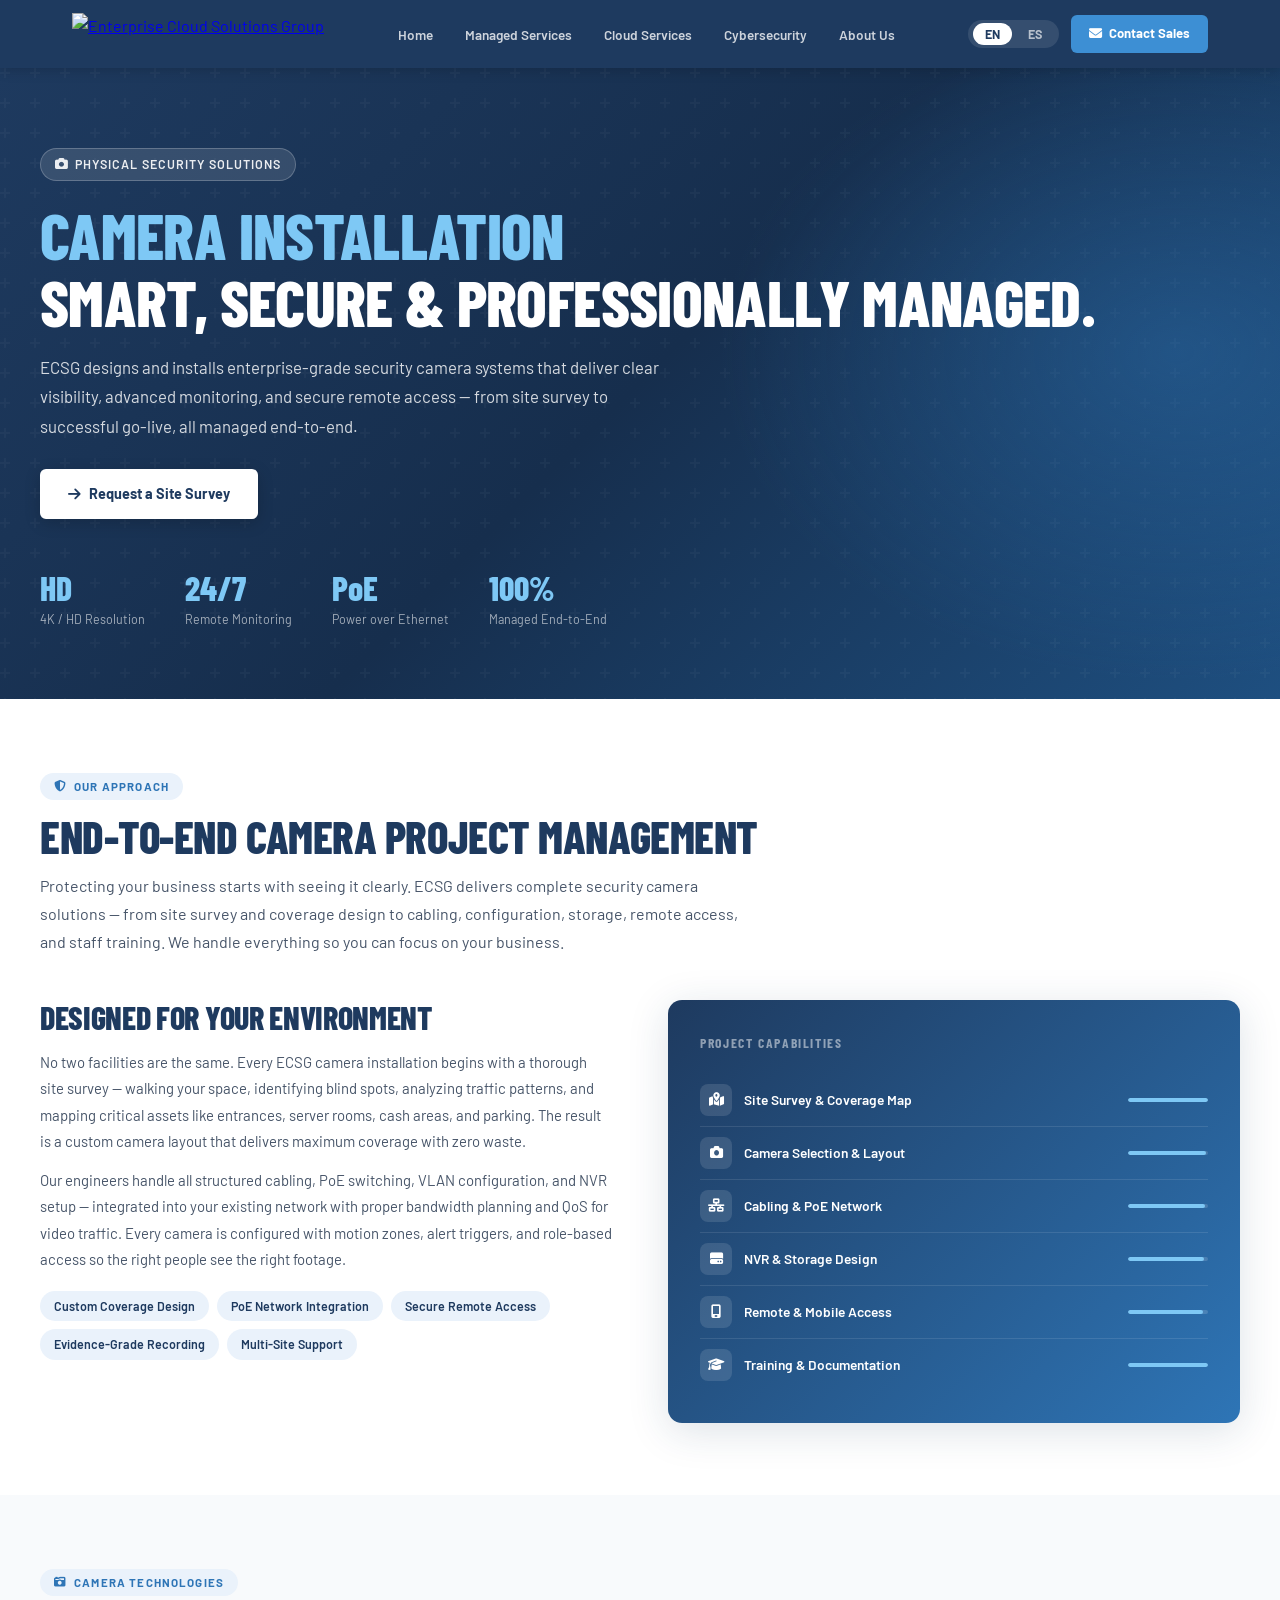
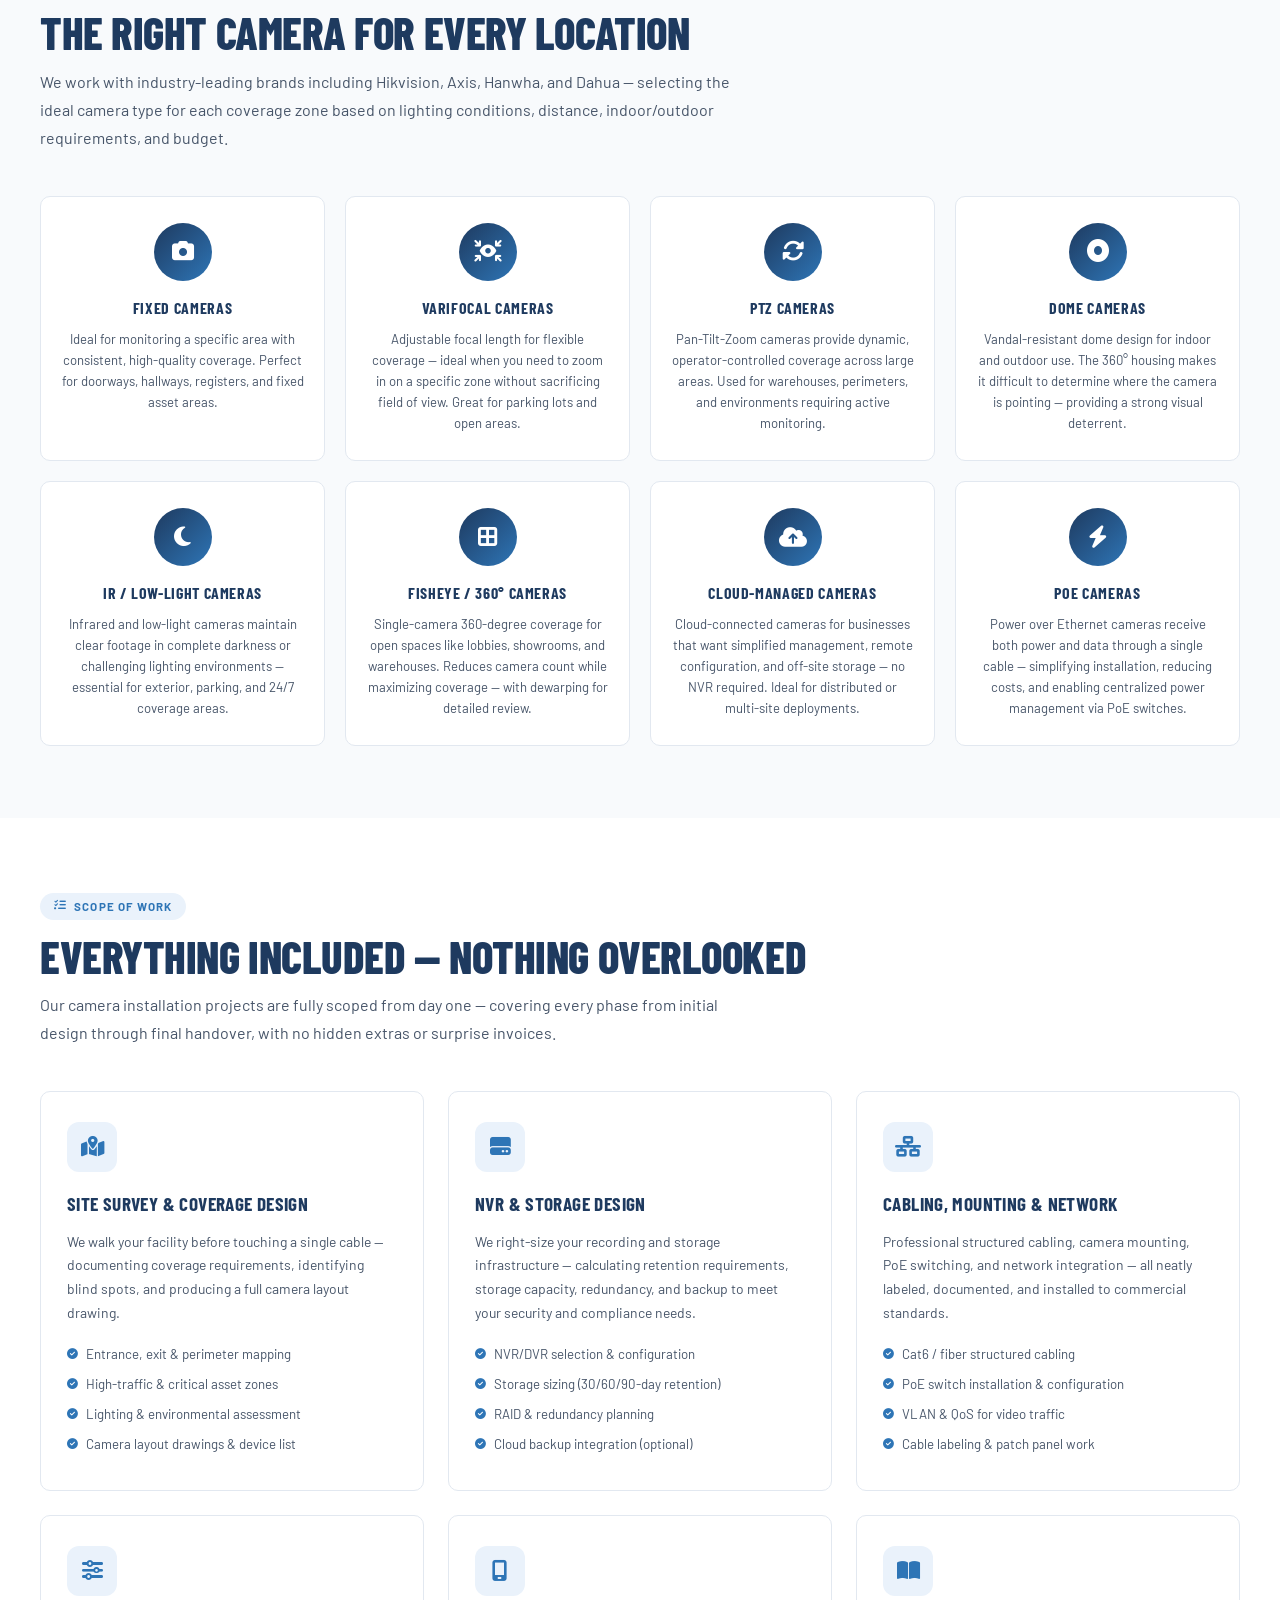
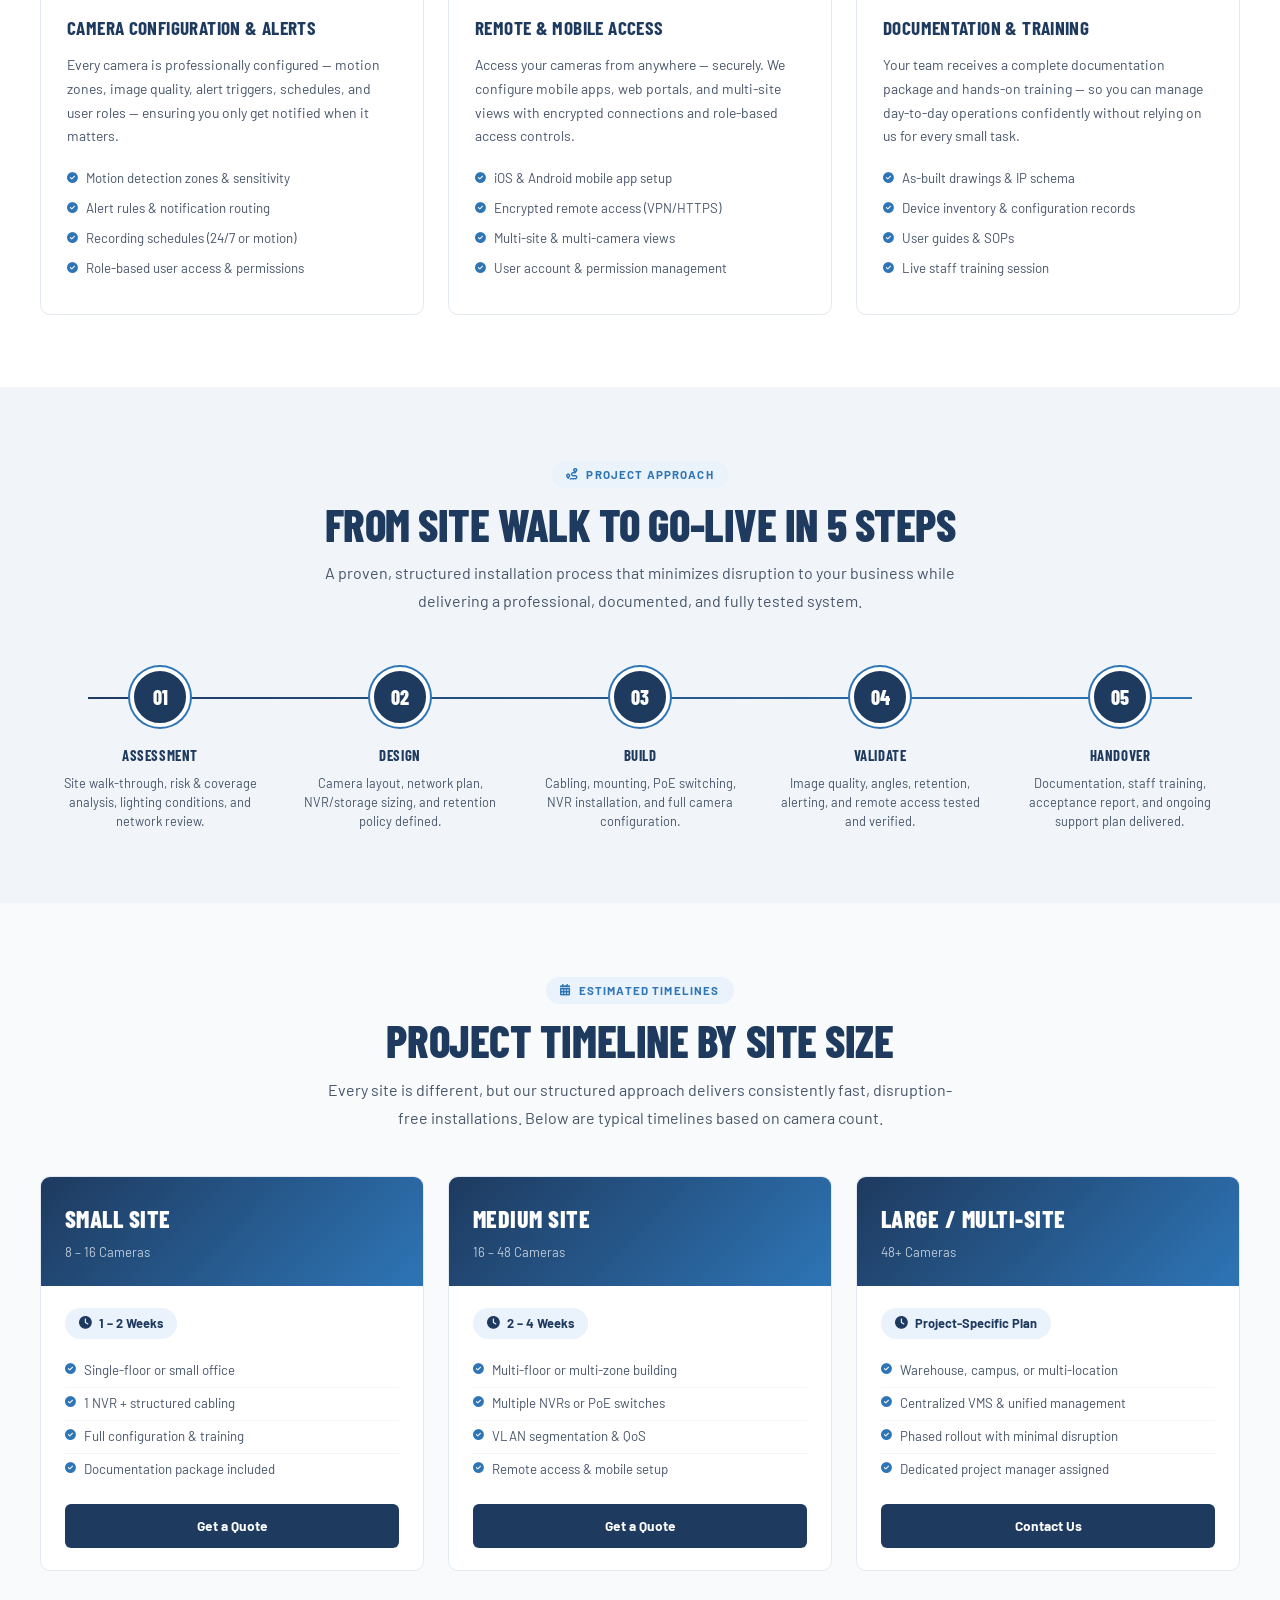
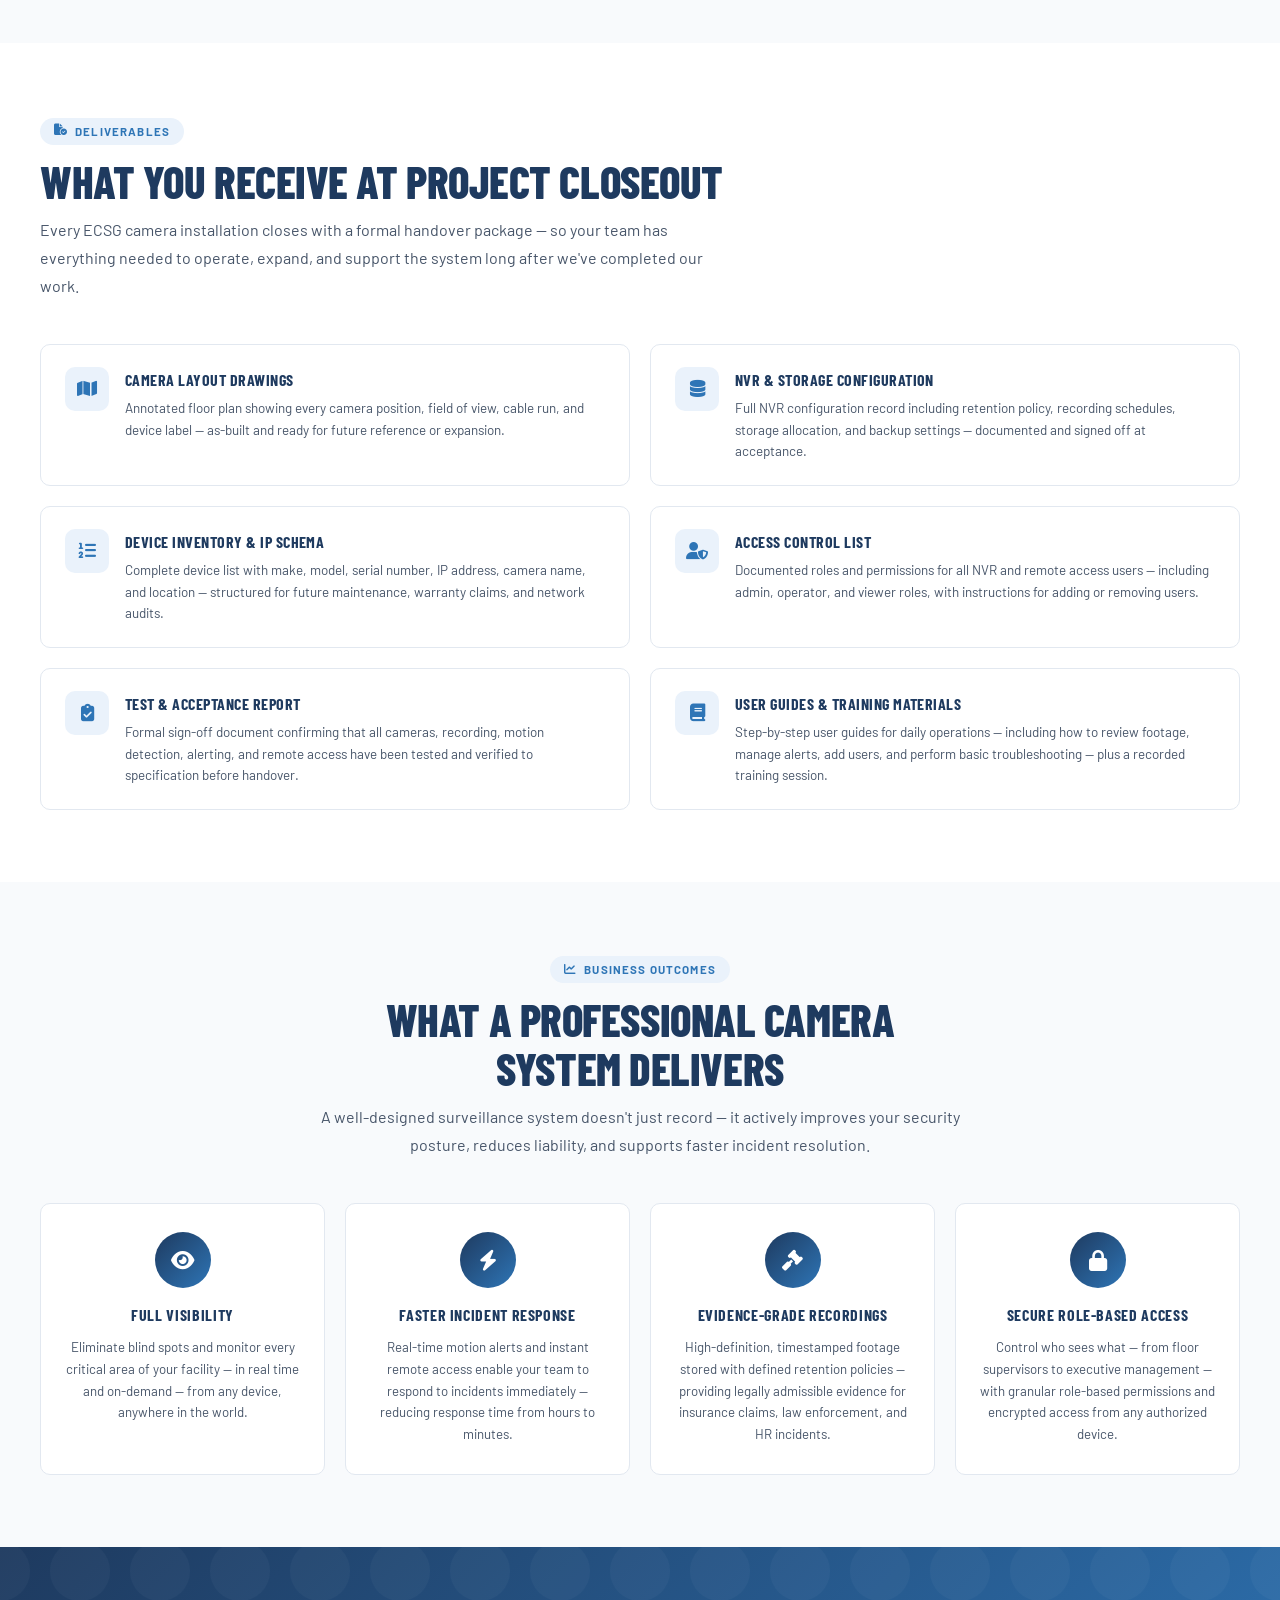
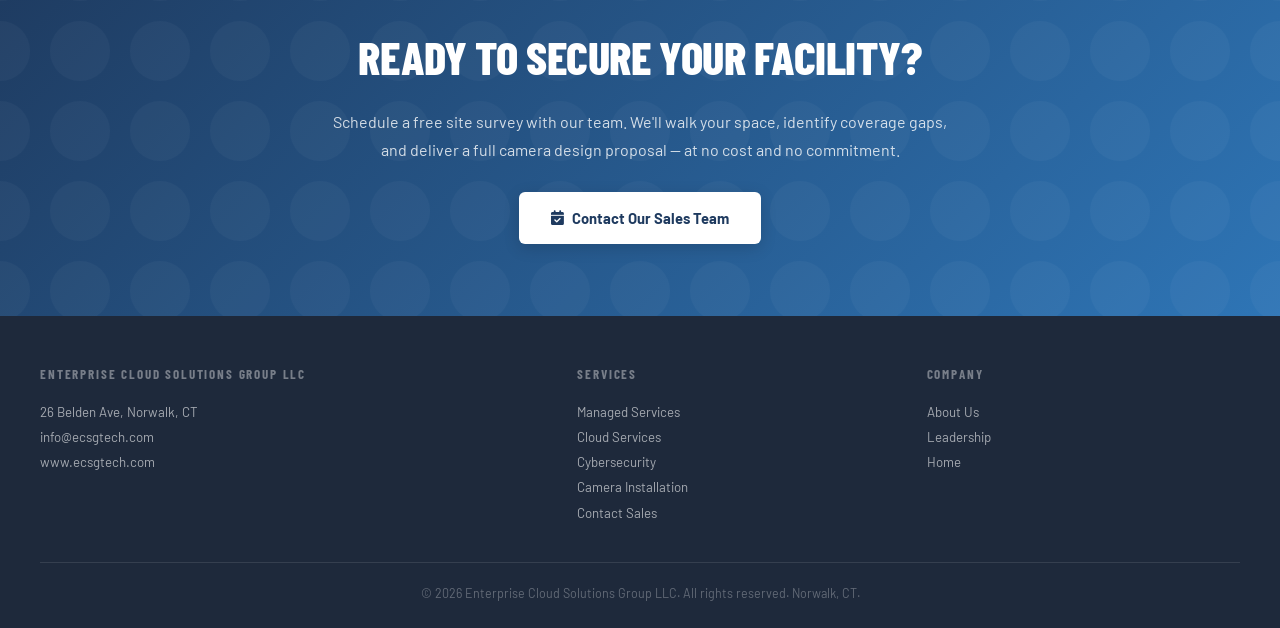
==== camera-installation.html @ 67a2e43b "HTML" ====
<!DOCTYPE html>
<html lang="en">
<head>
  <meta charset="utf-8">
  <meta name="viewport" content="width=device-width, initial-scale=1.0, shrink-to-fit=no">
  <title>Camera Installation | Enterprise Cloud Solutions Group</title>
  <meta name="description" content="Enterprise Cloud Solutions Group – Professional security camera installation: site survey, design, cabling, NVR configuration, remote access, and staff training for businesses in Connecticut.">
  <link rel="preconnect" href="https://fonts.googleapis.com">
  <link rel="preconnect" href="https://fonts.gstatic.com" crossorigin>
  <link href="https://fonts.googleapis.com/css2?family=Barlow:wght@300;400;600;700&family=Barlow+Condensed:wght@600;700;800&display=swap" rel="stylesheet">
  <link rel="stylesheet" href="https://cdnjs.cloudflare.com/ajax/libs/font-awesome/6.5.1/css/all.min.css">
  <style>
    :root {
      --navy:       #1E3A5F;
      --blue:       #2E75B6;
      --blue-light: #3D8FD4;
      --blue-pale:  #EAF2FB;
      --white:      #ffffff;
      --gray-50:    #F8FAFC;
      --gray-100:   #F1F5F9;
      --gray-200:   #E2E8F0;
      --gray-600:   #475569;
      --gray-800:   #1E293B;
      --font-display: 'Barlow Condensed', sans-serif;
      --font-body:    'Barlow', sans-serif;
      --shadow-md:  0 4px 20px rgba(30,58,95,0.10);
      --shadow-lg:  0 8px 40px rgba(30,58,95,0.15);
      --radius:     10px;
      --transition: all 0.28s cubic-bezier(0.4,0,0.2,1);
      --max-w:      1200px;
    }
    *, *::before, *::after { box-sizing: border-box; margin: 0; padding: 0; }
    html { scroll-behavior: smooth; }
    body { font-family: var(--font-body); color: var(--gray-800); background: var(--white); line-height: 1.65; }

    /* ─── NAVBAR ─── */
    #navbar {
      background: var(--navy);
      position: sticky; top: 0; z-index: 1000;
      box-shadow: 0 2px 12px rgba(0,0,0,0.18);
    }
    .nav-inner {
      max-width: var(--max-w); margin: 0 auto;
      padding: 0 32px;
      display: flex; align-items: center; justify-content: space-between;
      height: 68px;
    }
    .nav-logo img { height: 42px; display: block; }
    .nav-links { display: flex; align-items: center; gap: 4px; list-style: none; }
    .nav-links a {
      color: rgba(255,255,255,0.78); text-decoration: none;
      font-size: 0.85rem; font-weight: 600;
      padding: 8px 14px; border-radius: 6px;
      transition: var(--transition); white-space: nowrap;
    }
    .nav-links a:hover { background: rgba(255,255,255,0.1); color: #fff; }
    .nav-links a.active { background: rgba(255,255,255,0.14); color: #fff; }
    .nav-right { display: flex; align-items: center; gap: 12px; }
    .lang-toggle {
      display: flex; align-items: center; gap: 4px;
      background: rgba(255,255,255,0.1);
      border-radius: 30px; padding: 3px 5px;
    }
    .lang-btn {
      border: none; background: transparent;
      padding: 4px 12px; border-radius: 24px;
      font-family: var(--font-body); font-size: 0.78rem; font-weight: 700;
      cursor: pointer; color: rgba(255,255,255,0.65); transition: var(--transition);
    }
    .lang-btn.active { background: #fff; color: var(--navy); }
    .nav-cta {
      display: inline-flex; align-items: center; gap: 7px;
      background: var(--blue-light); color: #fff;
      padding: 8px 18px; border-radius: 6px;
      font-size: 0.82rem; font-weight: 700;
      text-decoration: none; transition: var(--transition); white-space: nowrap;
    }
    .nav-cta:hover { background: #4EA3E8; transform: translateY(-1px); }
    #hamburger {
      display: none; flex-direction: column; gap: 5px;
      background: transparent; border: none; cursor: pointer; padding: 6px;
    }
    #hamburger span { display: block; width: 22px; height: 2px; background: #fff; border-radius: 2px; transition: var(--transition); }
    #mobile-menu { display: none; background: var(--navy); border-top: 1px solid rgba(255,255,255,0.1); padding: 16px 24px 20px; }
    #mobile-menu.open { display: block; }
    #mobile-menu a { display: block; color: rgba(255,255,255,0.8); text-decoration: none; font-size: 0.9rem; font-weight: 600; padding: 10px 0; border-bottom: 1px solid rgba(255,255,255,0.07); }
    #mobile-menu a:last-of-type { border-bottom: none; }
    .mobile-bottom { display: flex; align-items: center; justify-content: space-between; margin-top: 16px; padding-top: 14px; border-top: 1px solid rgba(255,255,255,0.1); }
    .mobile-lang { display: flex; gap: 8px; }
    .mobile-lang button { border: 1px solid rgba(255,255,255,0.3); background: transparent; color: rgba(255,255,255,0.7); padding: 5px 14px; border-radius: 20px; font-size: 0.78rem; font-weight: 700; cursor: pointer; font-family: var(--font-body); transition: var(--transition); }
    .mobile-lang button.active { background: #fff; color: var(--navy); border-color: #fff; }

    /* ─── HERO ─── */
    .page-hero {
      background: linear-gradient(135deg, var(--navy) 0%, #162E4D 50%, #1E4F80 100%);
      color: #fff; padding: 80px 32px 70px;
      position: relative; overflow: hidden;
    }
    .page-hero::before {
      content: ''; position: absolute; inset: 0;
      background:
        radial-gradient(ellipse 55% 80% at 92% 45%, rgba(46,117,182,0.38) 0%, transparent 65%),
        url("data:image/svg+xml,%3Csvg width='60' height='60' viewBox='0 0 60 60' xmlns='http://www.w3.org/2000/svg'%3E%3Cg fill='none' fill-rule='evenodd'%3E%3Cg fill='%23ffffff' fill-opacity='0.03'%3E%3Cpath d='M36 34v-4h-2v4h-4v2h4v4h2v-4h4v-2h-4zm0-30V0h-2v4h-4v2h4v4h2V6h4V4h-4zM6 34v-4H4v4H0v2h4v4h2v-4h4v-2H6zM6 4V0H4v4H0v2h4v4h2V6h4V4H6z'/%3E%3C/g%3E%3C/g%3E%3C/svg%3E");
      pointer-events: none;
    }
    .hero-inner { max-width: var(--max-w); margin: 0 auto; position: relative; }
    .hero-tag {
      display: inline-flex; align-items: center; gap: 7px;
      background: rgba(255,255,255,0.12); border: 1px solid rgba(255,255,255,0.22);
      border-radius: 30px; padding: 5px 14px;
      font-size: 0.78rem; font-weight: 600; letter-spacing: 0.08em; text-transform: uppercase;
      color: rgba(255,255,255,0.9); margin-bottom: 20px;
    }
    .page-hero h1 {
      font-family: var(--font-display);
      font-size: clamp(2.6rem, 5vw, 4rem);
      font-weight: 800; line-height: 1.05; margin-bottom: 18px;
      text-transform: uppercase; letter-spacing: -0.01em;
    }
    .page-hero h1 em { color: #7EC8F5; font-style: normal; }
    .page-hero p.lead { font-size: 1.05rem; max-width: 640px; line-height: 1.75; color: rgba(255,255,255,0.82); margin-bottom: 28px; }
    .hero-cta {
      display: inline-flex; align-items: center; gap: 8px;
      background: #fff; color: var(--navy); padding: 13px 28px; border-radius: 6px;
      font-weight: 700; font-size: 0.9rem; text-decoration: none;
      transition: var(--transition); box-shadow: 0 4px 16px rgba(0,0,0,0.18);
    }
    .hero-cta:hover { background: var(--blue-pale); transform: translateY(-2px); box-shadow: 0 8px 24px rgba(0,0,0,0.22); }
    .hero-stats { display: flex; gap: 40px; margin-top: 52px; flex-wrap: wrap; }
    .hero-stat .number { font-family: var(--font-display); font-size: 2.1rem; font-weight: 800; color: #7EC8F5; line-height: 1; }
    .hero-stat .label { font-size: 0.78rem; color: rgba(255,255,255,0.6); margin-top: 4px; }

    /* ─── SECTIONS ─── */
    .section-wrap { max-width: var(--max-w); margin: 0 auto; }
    .content-section { padding: 72px 32px; }
    .content-section.alt { background: var(--gray-50); }
    .content-section.dark-alt { background: var(--gray-100); }
    .section-tag {
      display: inline-flex; align-items: center; gap: 7px;
      background: var(--blue-pale); color: var(--blue);
      border-radius: 30px; padding: 4px 14px;
      font-size: 0.72rem; font-weight: 700; letter-spacing: 0.1em; text-transform: uppercase;
      margin-bottom: 12px;
    }
    .section-header { margin-bottom: 44px; }
    .section-header h2 {
      font-family: var(--font-display); font-size: clamp(1.9rem, 3.5vw, 2.8rem);
      font-weight: 800; color: var(--navy); text-transform: uppercase;
      letter-spacing: -0.01em; line-height: 1.1; margin-bottom: 10px;
    }
    .section-header p { font-size: 1rem; color: var(--gray-600); max-width: 700px; line-height: 1.75; }

    /* ─── SERVICE CARDS ─── */
    .services-grid { display: grid; grid-template-columns: repeat(3, 1fr); gap: 24px; }
    .service-card {
      background: var(--white); border: 1px solid var(--gray-200);
      border-radius: var(--radius); padding: 30px 26px;
      transition: var(--transition); position: relative; overflow: hidden;
    }
    .service-card::before {
      content: ''; position: absolute; top: 0; left: 0; right: 0; height: 3px;
      background: linear-gradient(90deg, var(--navy), var(--blue));
      transform: scaleX(0); transform-origin: left; transition: var(--transition);
    }
    .service-card:hover { box-shadow: var(--shadow-lg); transform: translateY(-4px); border-color: transparent; }
    .service-card:hover::before { transform: scaleX(1); }
    .service-icon {
      width: 50px; height: 50px; background: var(--blue-pale); border-radius: 12px;
      display: flex; align-items: center; justify-content: center;
      font-size: 1.3rem; color: var(--blue); margin-bottom: 16px;
    }
    .service-card h3 {
      font-family: var(--font-display); font-size: 1.2rem; font-weight: 700;
      color: var(--navy); text-transform: uppercase; letter-spacing: 0.02em; margin-bottom: 10px;
    }
    .service-card p { font-size: 0.87rem; color: var(--gray-600); line-height: 1.7; margin-bottom: 16px; }
    .feature-list { list-style: none; }
    .feature-list li { display: flex; align-items: flex-start; gap: 8px; font-size: 0.83rem; color: var(--gray-600); padding: 4px 0; }
    .feature-list li i { color: var(--blue); font-size: 0.68rem; margin-top: 5px; flex-shrink: 0; }

    /* ─── DEEP DIVE ─── */
    .deep-dive { display: grid; grid-template-columns: 1fr 1fr; gap: 56px; align-items: start; }
    .deep-dive.reverse { direction: rtl; }
    .deep-dive.reverse > * { direction: ltr; }
    .deep-dive-text h3 {
      font-family: var(--font-display); font-size: 2rem; font-weight: 800;
      color: var(--navy); text-transform: uppercase; letter-spacing: -0.01em;
      margin-bottom: 14px; line-height: 1.1;
    }
    .deep-dive-text p { font-size: 0.93rem; color: var(--gray-600); line-height: 1.78; margin-bottom: 12px; }
    .benefit-pills { display: flex; flex-wrap: wrap; gap: 8px; margin-top: 18px; }
    .benefit-pill { background: var(--blue-pale); color: var(--navy); border-radius: 30px; padding: 5px 14px; font-size: 0.78rem; font-weight: 600; }
    .deep-dive-visual {
      background: linear-gradient(135deg, var(--navy) 0%, var(--blue) 100%);
      border-radius: 14px; padding: 32px; color: #fff; box-shadow: var(--shadow-lg);
    }
    .deep-dive-visual .visual-title {
      font-family: var(--font-display); font-size: 0.85rem; font-weight: 700;
      text-transform: uppercase; letter-spacing: 0.12em;
      color: rgba(255,255,255,0.5); margin-bottom: 20px;
    }
    .capability-row {
      display: flex; align-items: center; gap: 12px;
      padding: 10px 0; border-bottom: 1px solid rgba(255,255,255,0.1);
    }
    .capability-row:last-child { border-bottom: none; }
    .cap-ico {
      width: 32px; height: 32px; background: rgba(255,255,255,0.12); border-radius: 8px;
      display: flex; align-items: center; justify-content: center; font-size: 0.82rem; flex-shrink: 0;
    }
    .cap-name { font-size: 0.86rem; font-weight: 600; flex: 1; }
    .cap-bar-wrap { width: 80px; height: 4px; background: rgba(255,255,255,0.15); border-radius: 4px; overflow: hidden; }
    .cap-bar { height: 100%; background: #7EC8F5; border-radius: 4px; }

    /* ─── CAMERA TYPES GRID ─── */
    .camera-grid { display: grid; grid-template-columns: repeat(4, 1fr); gap: 20px; }
    .camera-card {
      background: var(--white); border: 1px solid var(--gray-200);
      border-radius: var(--radius); padding: 26px 20px; text-align: center;
      transition: var(--transition);
    }
    .camera-card:hover { border-color: var(--blue); box-shadow: var(--shadow-md); transform: translateY(-3px); }
    .camera-card .cam-icon {
      width: 58px; height: 58px;
      background: linear-gradient(135deg, var(--navy), var(--blue));
      border-radius: 50%; display: flex; align-items: center; justify-content: center;
      font-size: 1.4rem; color: #fff; margin: 0 auto 14px;
    }
    .camera-card h4 {
      font-family: var(--font-display); font-size: 1rem; font-weight: 700;
      color: var(--navy); text-transform: uppercase; letter-spacing: 0.04em; margin-bottom: 8px;
    }
    .camera-card p { font-size: 0.82rem; color: var(--gray-600); line-height: 1.6; }

    /* ─── TIMELINE CARDS ─── */
    .timeline-grid { display: grid; grid-template-columns: repeat(3, 1fr); gap: 24px; }
    .timeline-card {
      border-radius: var(--radius); overflow: hidden;
      border: 1px solid var(--gray-200); transition: var(--transition);
    }
    .timeline-card:hover { box-shadow: var(--shadow-lg); transform: translateY(-4px); }
    .tl-header {
      background: linear-gradient(135deg, var(--navy), var(--blue));
      padding: 22px 24px; color: #fff;
    }
    .tl-header .tl-size {
      font-family: var(--font-display); font-size: 1.5rem; font-weight: 800;
      text-transform: uppercase; letter-spacing: 0.02em; margin-bottom: 4px;
    }
    .tl-header .tl-range {
      font-size: 0.82rem; color: rgba(255,255,255,0.7);
    }
    .tl-body { padding: 22px 24px; background: var(--white); }
    .tl-time {
      display: inline-flex; align-items: center; gap: 7px;
      background: var(--blue-pale); color: var(--navy);
      border-radius: 20px; padding: 5px 14px;
      font-size: 0.8rem; font-weight: 700; margin-bottom: 16px;
    }
    .tl-features { list-style: none; }
    .tl-features li { display: flex; align-items: flex-start; gap: 8px; font-size: 0.83rem; color: var(--gray-600); padding: 5px 0; border-bottom: 1px solid var(--gray-100); }
    .tl-features li:last-child { border-bottom: none; }
    .tl-features li i { color: var(--blue); font-size: 0.68rem; margin-top: 4px; flex-shrink: 0; }
    .tl-cta {
      display: block; text-align: center;
      background: var(--navy); color: #fff;
      padding: 11px; border-radius: 6px;
      font-weight: 700; font-size: 0.86rem;
      text-decoration: none; margin-top: 18px;
      transition: var(--transition);
    }
    .tl-cta:hover { background: var(--blue); }

    /* ─── PROCESS STEPS ─── */
    .process-steps { display: grid; grid-template-columns: repeat(5, 1fr); gap: 0; position: relative; }
    .process-steps::after {
      content: ''; position: absolute; top: 30px; left: 4%; right: 4%; height: 2px;
      background: linear-gradient(90deg, var(--navy), var(--blue)); z-index: 0;
    }
    .process-step { position: relative; z-index: 1; text-align: center; padding: 0 14px; }
    .step-num {
      width: 60px; height: 60px; background: var(--navy); color: #fff; border-radius: 50%;
      display: flex; align-items: center; justify-content: center;
      font-family: var(--font-display); font-size: 1.25rem; font-weight: 800;
      margin: 0 auto 16px; border: 4px solid var(--white); box-shadow: 0 0 0 2px var(--blue);
    }
    .process-step h4 {
      font-family: var(--font-display); font-size: 0.92rem; font-weight: 700;
      color: var(--navy); text-transform: uppercase; letter-spacing: 0.04em; margin-bottom: 6px;
    }
    .process-step p { font-size: 0.8rem; color: var(--gray-600); line-height: 1.5; }

    /* ─── OUTCOMES ─── */
    .outcomes-grid { display: grid; grid-template-columns: repeat(4, 1fr); gap: 20px; }
    .outcome-card {
      background: var(--white); border: 1px solid var(--gray-200);
      border-radius: var(--radius); padding: 28px 22px; text-align: center;
      transition: var(--transition);
    }
    .outcome-card:hover { border-color: var(--blue); box-shadow: var(--shadow-md); transform: translateY(-3px); }
    .outcome-card .out-icon {
      width: 56px; height: 56px;
      background: linear-gradient(135deg, var(--navy), var(--blue));
      border-radius: 50%; display: flex; align-items: center; justify-content: center;
      font-size: 1.3rem; color: #fff; margin: 0 auto 14px;
    }
    .outcome-card h4 {
      font-family: var(--font-display); font-size: 1rem; font-weight: 700;
      color: var(--navy); text-transform: uppercase; letter-spacing: 0.04em; margin-bottom: 8px;
    }
    .outcome-card p { font-size: 0.83rem; color: var(--gray-600); line-height: 1.65; }

    /* ─── DELIVERABLES ─── */
    .deliverables-grid { display: grid; grid-template-columns: repeat(2, 1fr); gap: 20px; }
    .deliverable-item {
      background: var(--white); border: 1px solid var(--gray-200);
      border-radius: var(--radius); padding: 22px 24px;
      display: flex; align-items: flex-start; gap: 16px;
      transition: var(--transition);
    }
    .deliverable-item:hover { border-color: var(--blue-light); box-shadow: var(--shadow-md); }
    .del-icon {
      width: 44px; min-width: 44px; height: 44px;
      background: var(--blue-pale); border-radius: 10px;
      display: flex; align-items: center; justify-content: center;
      font-size: 1.1rem; color: var(--blue);
    }
    .deliverable-item h4 {
      font-family: var(--font-display); font-size: 1rem; font-weight: 700;
      color: var(--navy); text-transform: uppercase; letter-spacing: 0.03em; margin-bottom: 5px;
    }
    .deliverable-item p { font-size: 0.84rem; color: var(--gray-600); line-height: 1.6; }

    /* ─── CTA BAND ─── */
    .cta-band {
      background: linear-gradient(135deg, var(--navy) 0%, var(--blue) 100%);
      padding: 72px 32px; text-align: center; color: #fff; position: relative; overflow: hidden;
    }
    .cta-band::before {
      content: ''; position: absolute; inset: 0;
      background: url("data:image/svg+xml,%3Csvg width='80' height='80' viewBox='0 0 80 80' xmlns='http://www.w3.org/2000/svg'%3E%3Cg fill='%23ffffff' fill-opacity='0.03'%3E%3Ccircle cx='40' cy='40' r='30'/%3E%3C/g%3E%3C/svg%3E") center/80px;
      pointer-events: none;
    }
    .cta-band .inner { position: relative; max-width: 640px; margin: 0 auto; }
    .cta-band h2 {
      font-family: var(--font-display); font-size: clamp(1.9rem, 4vw, 2.9rem);
      font-weight: 800; text-transform: uppercase; letter-spacing: -0.01em; margin-bottom: 12px;
    }
    .cta-band p { font-size: 1rem; color: rgba(255,255,255,0.8); line-height: 1.75; margin-bottom: 28px; }
    .btn-white {
      display: inline-flex; align-items: center; gap: 8px;
      background: #fff; color: var(--navy); padding: 14px 32px; border-radius: 6px;
      font-weight: 700; font-size: 0.92rem; text-decoration: none;
      transition: var(--transition); box-shadow: 0 4px 16px rgba(0,0,0,0.15);
    }
    .btn-white:hover { background: var(--blue-pale); transform: translateY(-2px); box-shadow: 0 8px 24px rgba(0,0,0,0.2); }

    /* ─── FOOTER ─── */
    footer { background: var(--gray-800); color: rgba(255,255,255,0.65); padding: 48px 32px 24px; }
    .footer-inner { max-width: var(--max-w); margin: 0 auto; }
    .footer-grid { display: grid; grid-template-columns: 1.6fr 1fr 1fr; gap: 36px; margin-bottom: 36px; }
    .footer-col h4 {
      font-family: var(--font-display); font-size: 0.82rem; font-weight: 700;
      text-transform: uppercase; letter-spacing: 0.14em; color: rgba(255,255,255,0.4); margin-bottom: 14px;
    }
    .footer-col p, .footer-col a { font-size: 0.83rem; line-height: 1.9; color: rgba(255,255,255,0.6); text-decoration: none; display: block; }
    .footer-col a:hover { color: #fff; }
    .footer-bottom { border-top: 1px solid rgba(255,255,255,0.1); padding-top: 20px; text-align: center; font-size: 0.78rem; color: rgba(255,255,255,0.3); }

    /* ─── RESPONSIVE ─── */
    @media (max-width: 1024px) {
      .services-grid { grid-template-columns: repeat(2, 1fr); }
      .camera-grid { grid-template-columns: repeat(2, 1fr); }
      .outcomes-grid { grid-template-columns: repeat(2, 1fr); }
    }
    @media (max-width: 860px) {
      .nav-links { display: none; }
      #hamburger { display: flex; }
      .deep-dive { grid-template-columns: 1fr; }
      .deep-dive.reverse { direction: ltr; }
      .timeline-grid { grid-template-columns: 1fr; }
      .process-steps { grid-template-columns: repeat(3, 1fr); gap: 24px; }
      .process-steps::after { display: none; }
      .footer-grid { grid-template-columns: 1fr 1fr; }
    }
    @media (max-width: 600px) {
      .content-section { padding: 48px 20px; }
      .page-hero { padding: 52px 20px 44px; }
      .services-grid { grid-template-columns: 1fr; }
      .camera-grid { grid-template-columns: 1fr 1fr; }
      .outcomes-grid { grid-template-columns: 1fr 1fr; }
      .deliverables-grid { grid-template-columns: 1fr; }
      .process-steps { grid-template-columns: 1fr 1fr; }
      .footer-grid { grid-template-columns: 1fr; }
      .cta-band, footer { padding-left: 20px; padding-right: 20px; }
      .hero-stats { gap: 24px; }
      .nav-cta { display: none; }
    }
  </style>
</head>
<body>

<!-- ─── NAVBAR ─── -->
<header id="navbar">
  <div class="nav-inner">
    <a href="index.html" class="nav-logo">
      <img src="assets/img/logo1_white.png" alt="Enterprise Cloud Solutions Group">
    </a>
    <ul class="nav-links">
      <li><a href="index.html" data-en="Home" data-es="Inicio">Home</a></li>
      <li><a href="managed-services.html" data-en="Managed Services" data-es="Servicios Administrados">Managed Services</a></li>
      <li><a href="cloud-services.html" data-en="Cloud Services" data-es="Servicios en la Nube">Cloud Services</a></li>
      <li><a href="cybersecurity.html" data-en="Cybersecurity" data-es="Ciberseguridad">Cybersecurity</a></li>
      <li><a href="ECSG_About.html" data-en="About Us" data-es="Nosotros">About Us</a></li>
    </ul>
    <div class="nav-right">
      <div class="lang-toggle">
        <button class="lang-btn active" id="btnEN">EN</button>
        <button class="lang-btn" id="btnES">ES</button>
      </div>
      <a href="ecsgcontact_sales.html" class="nav-cta">
        <i class="fas fa-envelope"></i>
        <span data-en="Contact Sales" data-es="Contactar Ventas">Contact Sales</span>
      </a>
      <button id="hamburger" aria-label="Menu">
        <span></span><span></span><span></span>
      </button>
    </div>
  </div>
  <div id="mobile-menu">
    <a href="index.html" data-en="Home" data-es="Inicio">Home</a>
    <a href="managed-services.html" data-en="Managed Services" data-es="Servicios Administrados">Managed Services</a>
    <a href="cloud-services.html" data-en="Cloud Services" data-es="Servicios en la Nube">Cloud Services</a>
    <a href="cybersecurity.html" data-en="Cybersecurity" data-es="Ciberseguridad">Cybersecurity</a>
    <a href="ECSG_About.html" data-en="About Us" data-es="Nosotros">About Us</a>
    <a href="ceo.html" data-en="Leadership" data-es="Liderazgo">Leadership</a>
    <div class="mobile-bottom">
      <a href="ecsgcontact_sales.html" class="nav-cta" style="font-size:0.82rem;"><i class="fas fa-envelope"></i> <span data-en="Contact Sales" data-es="Contactar Ventas">Contact Sales</span></a>
      <div class="mobile-lang">
        <button id="btnEN2" class="active">EN</button>
        <button id="btnES2">ES</button>
      </div>
    </div>
  </div>
</header>

<!-- ─── HERO ─── -->
<section class="page-hero">
  <div class="hero-inner">
    <div class="hero-tag"><i class="fas fa-camera"></i> <span data-en="Physical Security Solutions" data-es="Soluciones de Seguridad Física">Physical Security Solutions</span></div>
    <h1><em data-en="Camera Installation" data-es="Instalación de Cámaras">Camera Installation</em><br><span data-en="Smart, Secure & Professionally Managed." data-es="Inteligente, Segura y Administrada Profesionalmente.">Smart, Secure & Professionally Managed.</span></h1>
    <p class="lead"
       data-en="ECSG designs and installs enterprise-grade security camera systems that deliver clear visibility, advanced monitoring, and secure remote access — from site survey to successful go-live, all managed end-to-end."
       data-es="ECSG diseña e instala sistemas de cámaras de seguridad de nivel empresarial que brindan visibilidad clara, monitoreo avanzado y acceso remoto seguro — desde el relevamiento del sitio hasta la puesta en marcha, todo administrado de extremo a extremo.">
      ECSG designs and installs enterprise-grade security camera systems that deliver clear visibility, advanced monitoring, and secure remote access — from site survey to successful go-live, all managed end-to-end.
    </p>
    <a href="ecsgcontact_sales.html" class="hero-cta">
      <i class="fas fa-arrow-right"></i>
      <span data-en="Request a Site Survey" data-es="Solicitar un Relevamiento del Sitio">Request a Site Survey</span>
    </a>
    <div class="hero-stats">
      <div class="hero-stat">
        <div class="number">HD</div>
        <div class="label" data-en="4K / HD Resolution" data-es="Resolución 4K / HD">4K / HD Resolution</div>
      </div>
      <div class="hero-stat">
        <div class="number">24/7</div>
        <div class="label" data-en="Remote Monitoring" data-es="Monitoreo Remoto">Remote Monitoring</div>
      </div>
      <div class="hero-stat">
        <div class="number">PoE</div>
        <div class="label" data-en="Power over Ethernet" data-es="Alimentación por Ethernet">Power over Ethernet</div>
      </div>
      <div class="hero-stat">
        <div class="number">100%</div>
        <div class="label" data-en="Managed End-to-End" data-es="Administrado de Extremo a Extremo">Managed End-to-End</div>
      </div>
    </div>
  </div>
</section>

<!-- ─── OVERVIEW ─── -->
<section class="content-section">
  <div class="section-wrap">
    <div class="section-header">
      <div class="section-tag"><i class="fas fa-shield-halved"></i> <span data-en="Our Approach" data-es="Nuestro Enfoque">Our Approach</span></div>
      <h2 data-en="End-to-End Camera Project Management" data-es="Gestión de Proyectos de Cámaras de Extremo a Extremo">End-to-End Camera Project Management</h2>
      <p data-en="Protecting your business starts with seeing it clearly. ECSG delivers complete security camera solutions — from site survey and coverage design to cabling, configuration, storage, remote access, and staff training. We handle everything so you can focus on your business."
         data-es="Proteger su empresa comienza con verla claramente. ECSG entrega soluciones completas de cámaras de seguridad — desde el relevamiento del sitio y diseño de cobertura hasta el cableado, configuración, almacenamiento, acceso remoto y capacitación del personal. Nosotros nos encargamos de todo.">
        Protecting your business starts with seeing it clearly. ECSG delivers complete security camera solutions — from site survey and coverage design to cabling, configuration, storage, remote access, and staff training. We handle everything so you can focus on your business.
      </p>
    </div>
    <div class="deep-dive">
      <div class="deep-dive-text">
        <h3 data-en="Designed for Your Environment" data-es="Diseñado para Su Entorno">Designed for Your Environment</h3>
        <p data-en="No two facilities are the same. Every ECSG camera installation begins with a thorough site survey — walking your space, identifying blind spots, analyzing traffic patterns, and mapping critical assets like entrances, server rooms, cash areas, and parking. The result is a custom camera layout that delivers maximum coverage with zero waste."
           data-es="No hay dos instalaciones iguales. Cada instalación de cámaras de ECSG comienza con un relevamiento exhaustivo del sitio — recorriendo su espacio, identificando puntos ciegos, analizando patrones de tráfico y mapeando activos críticos como entradas, salas de servidores, áreas de efectivo y estacionamientos. El resultado es un diseño personalizado de cámaras.">
          No two facilities are the same. Every ECSG camera installation begins with a thorough site survey — walking your space, identifying blind spots, analyzing traffic patterns, and mapping critical assets like entrances, server rooms, cash areas, and parking. The result is a custom camera layout that delivers maximum coverage with zero waste.
        </p>
        <p data-en="Our engineers handle all structured cabling, PoE switching, VLAN configuration, and NVR setup — integrated into your existing network with proper bandwidth planning and QoS for video traffic. Every camera is configured with motion zones, alert triggers, and role-based access so the right people see the right footage."
           data-es="Nuestros ingenieros se encargan del cableado estructurado, switching PoE, configuración de VLAN y configuración del NVR — integrados en su red existente con planificación de ancho de banda y QoS para tráfico de video. Cada cámara se configura con zonas de movimiento, disparadores de alertas y acceso basado en roles.">
          Our engineers handle all structured cabling, PoE switching, VLAN configuration, and NVR setup — integrated into your existing network with proper bandwidth planning and QoS for video traffic. Every camera is configured with motion zones, alert triggers, and role-based access so the right people see the right footage.
        </p>
        <div class="benefit-pills">
          <span class="benefit-pill" data-en="Custom Coverage Design" data-es="Diseño de Cobertura Personalizado">Custom Coverage Design</span>
          <span class="benefit-pill" data-en="PoE Network Integration" data-es="Integración de Red PoE">PoE Network Integration</span>
          <span class="benefit-pill" data-en="Secure Remote Access" data-es="Acceso Remoto Seguro">Secure Remote Access</span>
          <span class="benefit-pill" data-en="Evidence-Grade Recording" data-es="Grabación de Grado Evidencia">Evidence-Grade Recording</span>
          <span class="benefit-pill" data-en="Multi-Site Support" data-es="Soporte Multi-Sitio">Multi-Site Support</span>
        </div>
      </div>
      <div class="deep-dive-visual">
        <div class="visual-title" data-en="Project Capabilities" data-es="Capacidades del Proyecto">Project Capabilities</div>
        <div class="capability-row"><div class="cap-ico"><i class="fas fa-map-location-dot"></i></div><span class="cap-name" data-en="Site Survey & Coverage Map" data-es="Relevamiento y Mapa de Cobertura">Site Survey & Coverage Map</span><div class="cap-bar-wrap"><div class="cap-bar" style="width:100%"></div></div></div>
        <div class="capability-row"><div class="cap-ico"><i class="fas fa-camera"></i></div><span class="cap-name" data-en="Camera Selection & Layout" data-es="Selección y Diseño de Cámaras">Camera Selection & Layout</span><div class="cap-bar-wrap"><div class="cap-bar" style="width:98%"></div></div></div>
        <div class="capability-row"><div class="cap-ico"><i class="fas fa-network-wired"></i></div><span class="cap-name" data-en="Cabling & PoE Network" data-es="Cableado y Red PoE">Cabling & PoE Network</span><div class="cap-bar-wrap"><div class="cap-bar" style="width:96%"></div></div></div>
        <div class="capability-row"><div class="cap-ico"><i class="fas fa-hard-drive"></i></div><span class="cap-name" data-en="NVR & Storage Design" data-es="Diseño de NVR y Almacenamiento">NVR & Storage Design</span><div class="cap-bar-wrap"><div class="cap-bar" style="width:95%"></div></div></div>
        <div class="capability-row"><div class="cap-ico"><i class="fas fa-mobile-screen"></i></div><span class="cap-name" data-en="Remote & Mobile Access" data-es="Acceso Remoto y Móvil">Remote & Mobile Access</span><div class="cap-bar-wrap"><div class="cap-bar" style="width:94%"></div></div></div>
        <div class="capability-row"><div class="cap-ico"><i class="fas fa-graduation-cap"></i></div><span class="cap-name" data-en="Training & Documentation" data-es="Capacitación y Documentación">Training & Documentation</span><div class="cap-bar-wrap"><div class="cap-bar" style="width:100%"></div></div></div>
      </div>
    </div>
  </div>
</section>

<!-- ─── CAMERA TYPES ─── -->
<section class="content-section alt">
  <div class="section-wrap">
    <div class="section-header">
      <div class="section-tag"><i class="fas fa-camera-retro"></i> <span data-en="Camera Technologies" data-es="Tecnologías de Cámaras">Camera Technologies</span></div>
      <h2 data-en="The Right Camera for Every Location" data-es="La Cámara Correcta para Cada Ubicación">The Right Camera for Every Location</h2>
      <p data-en="We work with industry-leading brands including Hikvision, Axis, Hanwha, and Dahua — selecting the ideal camera type for each coverage zone based on lighting conditions, distance, indoor/outdoor requirements, and budget."
         data-es="Trabajamos con marcas líderes de la industria como Hikvision, Axis, Hanwha y Dahua — seleccionando el tipo de cámara ideal para cada zona de cobertura según las condiciones de iluminación, distancia, requisitos de interior/exterior y presupuesto.">
        We work with industry-leading brands including Hikvision, Axis, Hanwha, and Dahua — selecting the ideal camera type for each coverage zone based on lighting conditions, distance, indoor/outdoor requirements, and budget.
      </p>
    </div>
    <div class="camera-grid">
      <div class="camera-card">
        <div class="cam-icon"><i class="fas fa-camera"></i></div>
        <h4 data-en="Fixed Cameras" data-es="Cámaras Fijas">Fixed Cameras</h4>
        <p data-en="Ideal for monitoring a specific area with consistent, high-quality coverage. Perfect for doorways, hallways, registers, and fixed asset areas." data-es="Ideales para monitorear un área específica con cobertura consistente y de alta calidad. Perfectas para entradas, pasillos, cajas registradoras y áreas de activos fijos.">Ideal for monitoring a specific area with consistent, high-quality coverage. Perfect for doorways, hallways, registers, and fixed asset areas.</p>
      </div>
      <div class="camera-card">
        <div class="cam-icon"><i class="fas fa-arrows-to-eye"></i></div>
        <h4 data-en="Varifocal Cameras" data-es="Cámaras Varifocales">Varifocal Cameras</h4>
        <p data-en="Adjustable focal length for flexible coverage — ideal when you need to zoom in on a specific zone without sacrificing field of view. Great for parking lots and open areas." data-es="Longitud focal ajustable para cobertura flexible — ideal cuando necesita acercar un área específica sin sacrificar el campo visual. Excelentes para estacionamientos y áreas abiertas.">Adjustable focal length for flexible coverage — ideal when you need to zoom in on a specific zone without sacrificing field of view. Great for parking lots and open areas.</p>
      </div>
      <div class="camera-card">
        <div class="cam-icon"><i class="fas fa-rotate"></i></div>
        <h4 data-en="PTZ Cameras" data-es="Cámaras PTZ">PTZ Cameras</h4>
        <p data-en="Pan-Tilt-Zoom cameras provide dynamic, operator-controlled coverage across large areas. Used for warehouses, perimeters, and environments requiring active monitoring." data-es="Las cámaras Pan-Tilt-Zoom proporcionan cobertura dinámica controlada por operador en áreas grandes. Se usan para almacenes, perímetros y entornos que requieren monitoreo activo.">Pan-Tilt-Zoom cameras provide dynamic, operator-controlled coverage across large areas. Used for warehouses, perimeters, and environments requiring active monitoring.</p>
      </div>
      <div class="camera-card">
        <div class="cam-icon"><i class="fas fa-circle-dot"></i></div>
        <h4 data-en="Dome Cameras" data-es="Cámaras Domo">Dome Cameras</h4>
        <p data-en="Vandal-resistant dome design for indoor and outdoor use. The 360° housing makes it difficult to determine where the camera is pointing — providing a strong visual deterrent." data-es="Diseño domo resistente al vandalismo para uso interior y exterior. La carcasa de 360° dificulta determinar hacia dónde apunta la cámara — proporcionando un fuerte elemento disuasorio.">Vandal-resistant dome design for indoor and outdoor use. The 360° housing makes it difficult to determine where the camera is pointing — providing a strong visual deterrent.</p>
      </div>
      <div class="camera-card">
        <div class="cam-icon"><i class="fas fa-moon"></i></div>
        <h4 data-en="IR / Low-Light Cameras" data-es="Cámaras IR / Baja Luz">IR / Low-Light Cameras</h4>
        <p data-en="Infrared and low-light cameras maintain clear footage in complete darkness or challenging lighting environments — essential for exterior, parking, and 24/7 coverage areas." data-es="Las cámaras infrarrojas y de baja luz mantienen imágenes claras en oscuridad total o entornos de iluminación difíciles — esenciales para exteriores, estacionamientos y áreas de cobertura 24/7.">Infrared and low-light cameras maintain clear footage in complete darkness or challenging lighting environments — essential for exterior, parking, and 24/7 coverage areas.</p>
      </div>
      <div class="camera-card">
        <div class="cam-icon"><i class="fas fa-border-all"></i></div>
        <h4 data-en="Fisheye / 360° Cameras" data-es="Cámaras Ojo de Pez / 360°">Fisheye / 360° Cameras</h4>
        <p data-en="Single-camera 360-degree coverage for open spaces like lobbies, showrooms, and warehouses. Reduces camera count while maximizing coverage — with dewarping for detailed review." data-es="Cobertura de 360 grados con una sola cámara para espacios abiertos como lobbies, salas de exposición y almacenes. Reduce el número de cámaras maximizando la cobertura.">Single-camera 360-degree coverage for open spaces like lobbies, showrooms, and warehouses. Reduces camera count while maximizing coverage — with dewarping for detailed review.</p>
      </div>
      <div class="camera-card">
        <div class="cam-icon"><i class="fas fa-cloud-arrow-up"></i></div>
        <h4 data-en="Cloud-Managed Cameras" data-es="Cámaras Administradas en Nube">Cloud-Managed Cameras</h4>
        <p data-en="Cloud-connected cameras for businesses that want simplified management, remote configuration, and off-site storage — no NVR required. Ideal for distributed or multi-site deployments." data-es="Cámaras conectadas a la nube para empresas que desean gestión simplificada, configuración remota y almacenamiento externo — sin NVR requerido. Ideal para despliegues distribuidos o multi-sitio.">Cloud-connected cameras for businesses that want simplified management, remote configuration, and off-site storage — no NVR required. Ideal for distributed or multi-site deployments.</p>
      </div>
      <div class="camera-card">
        <div class="cam-icon"><i class="fas fa-bolt"></i></div>
        <h4 data-en="PoE Cameras" data-es="Cámaras PoE">PoE Cameras</h4>
        <p data-en="Power over Ethernet cameras receive both power and data through a single cable — simplifying installation, reducing costs, and enabling centralized power management via PoE switches." data-es="Las cámaras Power over Ethernet reciben tanto energía como datos a través de un solo cable — simplificando la instalación, reduciendo costos y habilitando la gestión centralizada de energía.">Power over Ethernet cameras receive both power and data through a single cable — simplifying installation, reducing costs, and enabling centralized power management via PoE switches.</p>
      </div>
    </div>
  </div>
</section>

<!-- ─── SCOPE OF WORK ─── -->
<section class="content-section">
  <div class="section-wrap">
    <div class="section-header">
      <div class="section-tag"><i class="fas fa-list-check"></i> <span data-en="Scope of Work" data-es="Alcance del Trabajo">Scope of Work</span></div>
      <h2 data-en="Everything Included — Nothing Overlooked" data-es="Todo Incluido — Nada Pasado por Alto">Everything Included — Nothing Overlooked</h2>
      <p data-en="Our camera installation projects are fully scoped from day one — covering every phase from initial design through final handover, with no hidden extras or surprise invoices."
         data-es="Nuestros proyectos de instalación de cámaras tienen alcance completo desde el primer día — cubriendo cada fase desde el diseño inicial hasta la entrega final, sin extras ocultos ni facturas sorpresa.">
        Our camera installation projects are fully scoped from day one — covering every phase from initial design through final handover, with no hidden extras or surprise invoices.
      </p>
    </div>
    <div class="services-grid">

      <div class="service-card">
        <div class="service-icon"><i class="fas fa-map-location-dot"></i></div>
        <h3 data-en="Site Survey & Coverage Design" data-es="Relevamiento y Diseño de Cobertura">Site Survey & Coverage Design</h3>
        <p data-en="We walk your facility before touching a single cable — documenting coverage requirements, identifying blind spots, and producing a full camera layout drawing." data-es="Recorremos su instalación antes de tocar un solo cable — documentando los requisitos de cobertura, identificando puntos ciegos y produciendo un plano completo de diseño de cámaras.">We walk your facility before touching a single cable — documenting coverage requirements, identifying blind spots, and producing a full camera layout drawing.</p>
        <ul class="feature-list">
          <li><i class="fas fa-circle-check"></i><span data-en="Entrance, exit & perimeter mapping" data-es="Mapeo de entradas, salidas y perímetro">Entrance, exit & perimeter mapping</span></li>
          <li><i class="fas fa-circle-check"></i><span data-en="High-traffic & critical asset zones" data-es="Zonas de alto tráfico y activos críticos">High-traffic & critical asset zones</span></li>
          <li><i class="fas fa-circle-check"></i><span data-en="Lighting & environmental assessment" data-es="Evaluación de iluminación y condiciones ambientales">Lighting & environmental assessment</span></li>
          <li><i class="fas fa-circle-check"></i><span data-en="Camera layout drawings & device list" data-es="Planos de diseño de cámaras y lista de dispositivos">Camera layout drawings & device list</span></li>
        </ul>
      </div>

      <div class="service-card">
        <div class="service-icon"><i class="fas fa-hard-drive"></i></div>
        <h3 data-en="NVR & Storage Design" data-es="Diseño de NVR y Almacenamiento">NVR & Storage Design</h3>
        <p data-en="We right-size your recording and storage infrastructure — calculating retention requirements, storage capacity, redundancy, and backup to meet your security and compliance needs." data-es="Dimensionamos correctamente su infraestructura de grabación y almacenamiento — calculando requisitos de retención, capacidad de almacenamiento, redundancia y backup para cumplir sus necesidades de seguridad y cumplimiento.">We right-size your recording and storage infrastructure — calculating retention requirements, storage capacity, redundancy, and backup to meet your security and compliance needs.</p>
        <ul class="feature-list">
          <li><i class="fas fa-circle-check"></i><span data-en="NVR/DVR selection & configuration" data-es="Selección y configuración de NVR/DVR">NVR/DVR selection & configuration</span></li>
          <li><i class="fas fa-circle-check"></i><span data-en="Storage sizing (30/60/90-day retention)" data-es="Dimensionamiento de almacenamiento (retención 30/60/90 días)">Storage sizing (30/60/90-day retention)</span></li>
          <li><i class="fas fa-circle-check"></i><span data-en="RAID & redundancy planning" data-es="Planificación de RAID y redundancia">RAID & redundancy planning</span></li>
          <li><i class="fas fa-circle-check"></i><span data-en="Cloud backup integration (optional)" data-es="Integración de backup en nube (opcional)">Cloud backup integration (optional)</span></li>
        </ul>
      </div>

      <div class="service-card">
        <div class="service-icon"><i class="fas fa-network-wired"></i></div>
        <h3 data-en="Cabling, Mounting & Network" data-es="Cableado, Montaje y Red">Cabling, Mounting & Network</h3>
        <p data-en="Professional structured cabling, camera mounting, PoE switching, and network integration — all neatly labeled, documented, and installed to commercial standards." data-es="Cableado estructurado profesional, montaje de cámaras, switching PoE e integración de red — todo etiquetado ordenadamente, documentado e instalado según estándares comerciales.">Professional structured cabling, camera mounting, PoE switching, and network integration — all neatly labeled, documented, and installed to commercial standards.</p>
        <ul class="feature-list">
          <li><i class="fas fa-circle-check"></i><span data-en="Cat6 / fiber structured cabling" data-es="Cableado estructurado Cat6 / fibra">Cat6 / fiber structured cabling</span></li>
          <li><i class="fas fa-circle-check"></i><span data-en="PoE switch installation & configuration" data-es="Instalación y configuración de switch PoE">PoE switch installation & configuration</span></li>
          <li><i class="fas fa-circle-check"></i><span data-en="VLAN & QoS for video traffic" data-es="VLAN y QoS para tráfico de video">VLAN & QoS for video traffic</span></li>
          <li><i class="fas fa-circle-check"></i><span data-en="Cable labeling & patch panel work" data-es="Etiquetado de cables y trabajo en panel de parcheo">Cable labeling & patch panel work</span></li>
        </ul>
      </div>

      <div class="service-card">
        <div class="service-icon"><i class="fas fa-sliders"></i></div>
        <h3 data-en="Camera Configuration & Alerts" data-es="Configuración de Cámaras y Alertas">Camera Configuration & Alerts</h3>
        <p data-en="Every camera is professionally configured — motion zones, image quality, alert triggers, schedules, and user roles — ensuring you only get notified when it matters." data-es="Cada cámara se configura profesionalmente — zonas de movimiento, calidad de imagen, disparadores de alertas, horarios y roles de usuario — asegurando que solo reciba notificaciones cuando importa.">Every camera is professionally configured — motion zones, image quality, alert triggers, schedules, and user roles — ensuring you only get notified when it matters.</p>
        <ul class="feature-list">
          <li><i class="fas fa-circle-check"></i><span data-en="Motion detection zones & sensitivity" data-es="Zonas de detección de movimiento y sensibilidad">Motion detection zones & sensitivity</span></li>
          <li><i class="fas fa-circle-check"></i><span data-en="Alert rules & notification routing" data-es="Reglas de alertas y enrutamiento de notificaciones">Alert rules & notification routing</span></li>
          <li><i class="fas fa-circle-check"></i><span data-en="Recording schedules (24/7 or motion)" data-es="Programas de grabación (24/7 o por movimiento)">Recording schedules (24/7 or motion)</span></li>
          <li><i class="fas fa-circle-check"></i><span data-en="Role-based user access & permissions" data-es="Acceso de usuarios y permisos basados en roles">Role-based user access & permissions</span></li>
        </ul>
      </div>

      <div class="service-card">
        <div class="service-icon"><i class="fas fa-mobile-screen"></i></div>
        <h3 data-en="Remote & Mobile Access" data-es="Acceso Remoto y Móvil">Remote & Mobile Access</h3>
        <p data-en="Access your cameras from anywhere — securely. We configure mobile apps, web portals, and multi-site views with encrypted connections and role-based access controls." data-es="Acceda a sus cámaras desde cualquier lugar — de forma segura. Configuramos aplicaciones móviles, portales web y vistas multi-sitio con conexiones cifradas y controles de acceso basados en roles.">Access your cameras from anywhere — securely. We configure mobile apps, web portals, and multi-site views with encrypted connections and role-based access controls.</p>
        <ul class="feature-list">
          <li><i class="fas fa-circle-check"></i><span data-en="iOS & Android mobile app setup" data-es="Configuración de app móvil iOS y Android">iOS & Android mobile app setup</span></li>
          <li><i class="fas fa-circle-check"></i><span data-en="Encrypted remote access (VPN/HTTPS)" data-es="Acceso remoto cifrado (VPN/HTTPS)">Encrypted remote access (VPN/HTTPS)</span></li>
          <li><i class="fas fa-circle-check"></i><span data-en="Multi-site & multi-camera views" data-es="Vistas multi-sitio y multi-cámara">Multi-site & multi-camera views</span></li>
          <li><i class="fas fa-circle-check"></i><span data-en="User account & permission management" data-es="Gestión de cuentas de usuario y permisos">User account & permission management</span></li>
        </ul>
      </div>

      <div class="service-card">
        <div class="service-icon"><i class="fas fa-book-open"></i></div>
        <h3 data-en="Documentation & Training" data-es="Documentación y Capacitación">Documentation & Training</h3>
        <p data-en="Your team receives a complete documentation package and hands-on training — so you can manage day-to-day operations confidently without relying on us for every small task." data-es="Su equipo recibe un paquete completo de documentación y capacitación práctica — para que pueda gestionar las operaciones del día a día con confianza sin depender de nosotros para cada pequeña tarea.">Your team receives a complete documentation package and hands-on training — so you can manage day-to-day operations confidently without relying on us for every small task.</p>
        <ul class="feature-list">
          <li><i class="fas fa-circle-check"></i><span data-en="As-built drawings & IP schema" data-es="Planos finales y esquema de IP">As-built drawings & IP schema</span></li>
          <li><i class="fas fa-circle-check"></i><span data-en="Device inventory & configuration records" data-es="Inventario de dispositivos y registros de configuración">Device inventory & configuration records</span></li>
          <li><i class="fas fa-circle-check"></i><span data-en="User guides & SOPs" data-es="Guías de usuario y SOPs">User guides & SOPs</span></li>
          <li><i class="fas fa-circle-check"></i><span data-en="Live staff training session" data-es="Sesión de capacitación en vivo para el personal">Live staff training session</span></li>
        </ul>
      </div>

    </div>
  </div>
</section>

<!-- ─── PROJECT APPROACH ─── -->
<section class="content-section dark-alt">
  <div class="section-wrap">
    <div class="section-header" style="text-align:center; max-width:680px; margin:0 auto 52px;">
      <div class="section-tag" style="justify-content:center;"><i class="fas fa-route"></i> <span data-en="Project Approach" data-es="Enfoque del Proyecto">Project Approach</span></div>
      <h2 data-en="From Site Walk to Go-Live in 5 Steps" data-es="Del Recorrido del Sitio a la Puesta en Marcha en 5 Pasos">From Site Walk to Go-Live in 5 Steps</h2>
      <p data-en="A proven, structured installation process that minimizes disruption to your business while delivering a professional, documented, and fully tested system."
         data-es="Un proceso de instalación probado y estructurado que minimiza la interrupción a su negocio mientras entrega un sistema profesional, documentado y completamente probado.">
        A proven, structured installation process that minimizes disruption to your business while delivering a professional, documented, and fully tested system.
      </p>
    </div>
    <div class="process-steps">
      <div class="process-step">
        <div class="step-num">01</div>
        <h4 data-en="Assessment" data-es="Evaluación">Assessment</h4>
        <p data-en="Site walk-through, risk & coverage analysis, lighting conditions, and network review." data-es="Recorrido del sitio, análisis de riesgo y cobertura, condiciones de iluminación y revisión de red.">Site walk-through, risk & coverage analysis, lighting conditions, and network review.</p>
      </div>
      <div class="process-step">
        <div class="step-num">02</div>
        <h4 data-en="Design" data-es="Diseño">Design</h4>
        <p data-en="Camera layout, network plan, NVR/storage sizing, and retention policy defined." data-es="Diseño de cámaras, plan de red, dimensionamiento de NVR/almacenamiento y política de retención definidos.">Camera layout, network plan, NVR/storage sizing, and retention policy defined.</p>
      </div>
      <div class="process-step">
        <div class="step-num">03</div>
        <h4 data-en="Build" data-es="Construcción">Build</h4>
        <p data-en="Cabling, mounting, PoE switching, NVR installation, and full camera configuration." data-es="Cableado, montaje, switching PoE, instalación de NVR y configuración completa de cámaras.">Cabling, mounting, PoE switching, NVR installation, and full camera configuration.</p>
      </div>
      <div class="process-step">
        <div class="step-num">04</div>
        <h4 data-en="Validate" data-es="Validación">Validate</h4>
        <p data-en="Image quality, angles, retention, alerting, and remote access tested and verified." data-es="Calidad de imagen, ángulos, retención, alertas y acceso remoto probados y verificados.">Image quality, angles, retention, alerting, and remote access tested and verified.</p>
      </div>
      <div class="process-step">
        <div class="step-num">05</div>
        <h4 data-en="Handover" data-es="Entrega">Handover</h4>
        <p data-en="Documentation, staff training, acceptance report, and ongoing support plan delivered." data-es="Documentación, capacitación del personal, informe de aceptación y plan de soporte continuo entregados.">Documentation, staff training, acceptance report, and ongoing support plan delivered.</p>
      </div>
    </div>
  </div>
</section>

<!-- ─── PROJECT TIMELINES ─── -->
<section class="content-section alt">
  <div class="section-wrap">
    <div class="section-header" style="text-align:center; max-width:640px; margin:0 auto 44px;">
      <div class="section-tag" style="justify-content:center;"><i class="fas fa-calendar-days"></i> <span data-en="Estimated Timelines" data-es="Cronogramas Estimados">Estimated Timelines</span></div>
      <h2 data-en="Project Timeline by Site Size" data-es="Cronograma del Proyecto por Tamaño del Sitio">Project Timeline by Site Size</h2>
      <p data-en="Every site is different, but our structured approach delivers consistently fast, disruption-free installations. Below are typical timelines based on camera count."
         data-es="Cada sitio es diferente, pero nuestro enfoque estructurado entrega instalaciones consistentemente rápidas y sin interrupciones. A continuación se muestran los cronogramas típicos según el número de cámaras.">
        Every site is different, but our structured approach delivers consistently fast, disruption-free installations. Below are typical timelines based on camera count.
      </p>
    </div>
    <div class="timeline-grid">

      <div class="timeline-card">
        <div class="tl-header">
          <div class="tl-size" data-en="Small Site" data-es="Sitio Pequeño">Small Site</div>
          <div class="tl-range" data-en="8 – 16 Cameras" data-es="8 – 16 Cámaras">8 – 16 Cameras</div>
        </div>
        <div class="tl-body">
          <div class="tl-time"><i class="fas fa-clock"></i> <span data-en="1 – 2 Weeks" data-es="1 – 2 Semanas">1 – 2 Weeks</span></div>
          <ul class="tl-features">
            <li><i class="fas fa-circle-check"></i><span data-en="Single-floor or small office" data-es="Planta única o oficina pequeña">Single-floor or small office</span></li>
            <li><i class="fas fa-circle-check"></i><span data-en="1 NVR + structured cabling" data-es="1 NVR + cableado estructurado">1 NVR + structured cabling</span></li>
            <li><i class="fas fa-circle-check"></i><span data-en="Full configuration & training" data-es="Configuración completa y capacitación">Full configuration & training</span></li>
            <li><i class="fas fa-circle-check"></i><span data-en="Documentation package included" data-es="Paquete de documentación incluido">Documentation package included</span></li>
          </ul>
          <a href="ecsgcontact_sales.html" class="tl-cta" data-en="Get a Quote" data-es="Obtener Cotización">Get a Quote</a>
        </div>
      </div>

      <div class="timeline-card">
        <div class="tl-header">
          <div class="tl-size" data-en="Medium Site" data-es="Sitio Mediano">Medium Site</div>
          <div class="tl-range" data-en="16 – 48 Cameras" data-es="16 – 48 Cámaras">16 – 48 Cameras</div>
        </div>
        <div class="tl-body">
          <div class="tl-time"><i class="fas fa-clock"></i> <span data-en="2 – 4 Weeks" data-es="2 – 4 Semanas">2 – 4 Weeks</span></div>
          <ul class="tl-features">
            <li><i class="fas fa-circle-check"></i><span data-en="Multi-floor or multi-zone building" data-es="Edificio multi-piso o multi-zona">Multi-floor or multi-zone building</span></li>
            <li><i class="fas fa-circle-check"></i><span data-en="Multiple NVRs or PoE switches" data-es="Múltiples NVRs o switches PoE">Multiple NVRs or PoE switches</span></li>
            <li><i class="fas fa-circle-check"></i><span data-en="VLAN segmentation & QoS" data-es="Segmentación VLAN y QoS">VLAN segmentation & QoS</span></li>
            <li><i class="fas fa-circle-check"></i><span data-en="Remote access & mobile setup" data-es="Acceso remoto y configuración móvil">Remote access & mobile setup</span></li>
          </ul>
          <a href="ecsgcontact_sales.html" class="tl-cta" data-en="Get a Quote" data-es="Obtener Cotización">Get a Quote</a>
        </div>
      </div>

      <div class="timeline-card">
        <div class="tl-header">
          <div class="tl-size" data-en="Large / Multi-Site" data-es="Grande / Multi-Sitio">Large / Multi-Site</div>
          <div class="tl-range" data-en="48+ Cameras" data-es="48+ Cámaras">48+ Cameras</div>
        </div>
        <div class="tl-body">
          <div class="tl-time"><i class="fas fa-clock"></i> <span data-en="Project-Specific Plan" data-es="Plan Específico del Proyecto">Project-Specific Plan</span></div>
          <ul class="tl-features">
            <li><i class="fas fa-circle-check"></i><span data-en="Warehouse, campus, or multi-location" data-es="Almacén, campus o múltiples ubicaciones">Warehouse, campus, or multi-location</span></li>
            <li><i class="fas fa-circle-check"></i><span data-en="Centralized VMS & unified management" data-es="VMS centralizado y gestión unificada">Centralized VMS & unified management</span></li>
            <li><i class="fas fa-circle-check"></i><span data-en="Phased rollout with minimal disruption" data-es="Implementación por fases con mínima interrupción">Phased rollout with minimal disruption</span></li>
            <li><i class="fas fa-circle-check"></i><span data-en="Dedicated project manager assigned" data-es="Gerente de proyecto dedicado asignado">Dedicated project manager assigned</span></li>
          </ul>
          <a href="ecsgcontact_sales.html" class="tl-cta" data-en="Contact Us" data-es="Contáctenos">Contact Us</a>
        </div>
      </div>

    </div>
  </div>
</section>

<!-- ─── DELIVERABLES ─── -->
<section class="content-section">
  <div class="section-wrap">
    <div class="section-header">
      <div class="section-tag"><i class="fas fa-file-circle-check"></i> <span data-en="Deliverables" data-es="Entregables">Deliverables</span></div>
      <h2 data-en="What You Receive at Project Closeout" data-es="Lo Que Recibe al Cierre del Proyecto">What You Receive at Project Closeout</h2>
      <p data-en="Every ECSG camera installation closes with a formal handover package — so your team has everything needed to operate, expand, and support the system long after we've completed our work."
         data-es="Cada instalación de cámaras de ECSG cierra con un paquete formal de entrega — para que su equipo tenga todo lo necesario para operar, expandir y soportar el sistema mucho después de que hayamos completado nuestro trabajo.">
        Every ECSG camera installation closes with a formal handover package — so your team has everything needed to operate, expand, and support the system long after we've completed our work.
      </p>
    </div>
    <div class="deliverables-grid">
      <div class="deliverable-item">
        <div class="del-icon"><i class="fas fa-map"></i></div>
        <div>
          <h4 data-en="Camera Layout Drawings" data-es="Planos de Diseño de Cámaras">Camera Layout Drawings</h4>
          <p data-en="Annotated floor plan showing every camera position, field of view, cable run, and device label — as-built and ready for future reference or expansion." data-es="Plano anotado que muestra cada posición de cámara, campo visual, recorrido de cable y etiqueta de dispositivo — construido tal cual e listo para referencia futura o expansión.">Annotated floor plan showing every camera position, field of view, cable run, and device label — as-built and ready for future reference or expansion.</p>
        </div>
      </div>
      <div class="deliverable-item">
        <div class="del-icon"><i class="fas fa-database"></i></div>
        <div>
          <h4 data-en="NVR & Storage Configuration" data-es="Configuración de NVR y Almacenamiento">NVR & Storage Configuration</h4>
          <p data-en="Full NVR configuration record including retention policy, recording schedules, storage allocation, and backup settings — documented and signed off at acceptance." data-es="Registro completo de configuración del NVR incluyendo política de retención, programas de grabación, asignación de almacenamiento y configuraciones de backup — documentado y aprobado en la aceptación.">Full NVR configuration record including retention policy, recording schedules, storage allocation, and backup settings — documented and signed off at acceptance.</p>
        </div>
      </div>
      <div class="deliverable-item">
        <div class="del-icon"><i class="fas fa-list-ol"></i></div>
        <div>
          <h4 data-en="Device Inventory & IP Schema" data-es="Inventario de Dispositivos y Esquema IP">Device Inventory & IP Schema</h4>
          <p data-en="Complete device list with make, model, serial number, IP address, camera name, and location — structured for future maintenance, warranty claims, and network audits." data-es="Lista completa de dispositivos con marca, modelo, número de serie, dirección IP, nombre de cámara y ubicación — estructurada para mantenimiento futuro, reclamaciones de garantía y auditorías de red.">Complete device list with make, model, serial number, IP address, camera name, and location — structured for future maintenance, warranty claims, and network audits.</p>
        </div>
      </div>
      <div class="deliverable-item">
        <div class="del-icon"><i class="fas fa-user-shield"></i></div>
        <div>
          <h4 data-en="Access Control List" data-es="Lista de Control de Acceso">Access Control List</h4>
          <p data-en="Documented roles and permissions for all NVR and remote access users — including admin, operator, and viewer roles, with instructions for adding or removing users." data-es="Roles y permisos documentados para todos los usuarios de NVR y acceso remoto — incluyendo roles de administrador, operador y visor, con instrucciones para agregar o eliminar usuarios.">Documented roles and permissions for all NVR and remote access users — including admin, operator, and viewer roles, with instructions for adding or removing users.</p>
        </div>
      </div>
      <div class="deliverable-item">
        <div class="del-icon"><i class="fas fa-clipboard-check"></i></div>
        <div>
          <h4 data-en="Test & Acceptance Report" data-es="Informe de Prueba y Aceptación">Test & Acceptance Report</h4>
          <p data-en="Formal sign-off document confirming that all cameras, recording, motion detection, alerting, and remote access have been tested and verified to specification before handover." data-es="Documento formal de aprobación que confirma que todas las cámaras, grabación, detección de movimiento, alertas y acceso remoto han sido probados y verificados según especificación antes de la entrega.">Formal sign-off document confirming that all cameras, recording, motion detection, alerting, and remote access have been tested and verified to specification before handover.</p>
        </div>
      </div>
      <div class="deliverable-item">
        <div class="del-icon"><i class="fas fa-book"></i></div>
        <div>
          <h4 data-en="User Guides & Training Materials" data-es="Guías de Usuario y Materiales de Capacitación">User Guides & Training Materials</h4>
          <p data-en="Step-by-step user guides for daily operations — including how to review footage, manage alerts, add users, and perform basic troubleshooting — plus a recorded training session." data-es="Guías de usuario paso a paso para operaciones diarias — incluyendo cómo revisar grabaciones, gestionar alertas, agregar usuarios y realizar solución de problemas básica — más una sesión de capacitación grabada.">Step-by-step user guides for daily operations — including how to review footage, manage alerts, add users, and perform basic troubleshooting — plus a recorded training session.</p>
        </div>
      </div>
    </div>
  </div>
</section>

<!-- ─── BUSINESS OUTCOMES ─── -->
<section class="content-section alt">
  <div class="section-wrap">
    <div class="section-header" style="text-align:center; max-width:640px; margin:0 auto 44px;">
      <div class="section-tag" style="justify-content:center;"><i class="fas fa-chart-line"></i> <span data-en="Business Outcomes" data-es="Resultados de Negocio">Business Outcomes</span></div>
      <h2 data-en="What a Professional Camera System Delivers" data-es="Lo Que Entrega un Sistema de Cámaras Profesional">What a Professional Camera System Delivers</h2>
      <p data-en="A well-designed surveillance system doesn't just record — it actively improves your security posture, reduces liability, and supports faster incident resolution."
         data-es="Un sistema de videovigilancia bien diseñado no solo graba — mejora activamente su postura de seguridad, reduce la responsabilidad y apoya una resolución de incidentes más rápida.">
        A well-designed surveillance system doesn't just record — it actively improves your security posture, reduces liability, and supports faster incident resolution.
      </p>
    </div>
    <div class="outcomes-grid">
      <div class="outcome-card">
        <div class="out-icon"><i class="fas fa-eye"></i></div>
        <h4 data-en="Full Visibility" data-es="Visibilidad Total">Full Visibility</h4>
        <p data-en="Eliminate blind spots and monitor every critical area of your facility — in real time and on-demand — from any device, anywhere in the world." data-es="Elimine los puntos ciegos y monitoree cada área crítica de su instalación — en tiempo real y bajo demanda — desde cualquier dispositivo, en cualquier parte del mundo.">Eliminate blind spots and monitor every critical area of your facility — in real time and on-demand — from any device, anywhere in the world.</p>
      </div>
      <div class="outcome-card">
        <div class="out-icon"><i class="fas fa-bolt"></i></div>
        <h4 data-en="Faster Incident Response" data-es="Respuesta Más Rápida a Incidentes">Faster Incident Response</h4>
        <p data-en="Real-time motion alerts and instant remote access enable your team to respond to incidents immediately — reducing response time from hours to minutes." data-es="Las alertas de movimiento en tiempo real y el acceso remoto instantáneo permiten a su equipo responder a incidentes de inmediato — reduciendo el tiempo de respuesta de horas a minutos.">Real-time motion alerts and instant remote access enable your team to respond to incidents immediately — reducing response time from hours to minutes.</p>
      </div>
      <div class="outcome-card">
        <div class="out-icon"><i class="fas fa-gavel"></i></div>
        <h4 data-en="Evidence-Grade Recordings" data-es="Grabaciones de Grado Evidencia">Evidence-Grade Recordings</h4>
        <p data-en="High-definition, timestamped footage stored with defined retention policies — providing legally admissible evidence for insurance claims, law enforcement, and HR incidents." data-es="Grabaciones en alta definición con marca de tiempo almacenadas con políticas de retención definidas — proporcionando evidencia legalmente admisible para reclamaciones de seguros, fuerzas del orden e incidentes de RRHH.">High-definition, timestamped footage stored with defined retention policies — providing legally admissible evidence for insurance claims, law enforcement, and HR incidents.</p>
      </div>
      <div class="outcome-card">
        <div class="out-icon"><i class="fas fa-lock"></i></div>
        <h4 data-en="Secure Role-Based Access" data-es="Acceso Seguro Basado en Roles">Secure Role-Based Access</h4>
        <p data-en="Control who sees what — from floor supervisors to executive management — with granular role-based permissions and encrypted access from any authorized device." data-es="Controle quién ve qué — desde supervisores de piso hasta la gerencia ejecutiva — con permisos granulares basados en roles y acceso cifrado desde cualquier dispositivo autorizado.">Control who sees what — from floor supervisors to executive management — with granular role-based permissions and encrypted access from any authorized device.</p>
      </div>
    </div>
  </div>
</section>

<!-- ─── CTA BAND ─── -->
<section class="cta-band">
  <div class="inner">
    <h2 data-en="Ready to Secure Your Facility?" data-es="¿Listo para Asegurar Su Instalación?">Ready to Secure Your Facility?</h2>
    <p data-en="Schedule a free site survey with our team. We'll walk your space, identify coverage gaps, and deliver a full camera design proposal — at no cost and no commitment."
       data-es="Agende un relevamiento del sitio gratuito con nuestro equipo. Recorreremos su espacio, identificaremos brechas de cobertura y entregaremos una propuesta completa de diseño de cámaras — sin costo y sin compromiso.">
      Schedule a free site survey with our team. We'll walk your space, identify coverage gaps, and deliver a full camera design proposal — at no cost and no commitment.
    </p>
    <a href="ecsgcontact_sales.html" class="btn-white">
      <i class="fas fa-calendar-check"></i>
      <span data-en="Contact Our Sales Team" data-es="Contactar a Nuestro Equipo de Ventas">Contact Our Sales Team</span>
    </a>
  </div>
</section>

<!-- ─── FOOTER ─── -->
<footer>
  <div class="footer-inner">
    <div class="footer-grid">
      <div class="footer-col">
        <h4>Enterprise Cloud Solutions Group LLC</h4>
        <p>26 Belden Ave, Norwalk, CT</p>
        <p>info@ecsgtech.com</p>
        <p>www.ecsgtech.com</p>
      </div>
      <div class="footer-col">
        <h4 data-en="Services" data-es="Servicios">Services</h4>
        <a href="managed-services.html" data-en="Managed Services" data-es="Servicios Administrados">Managed Services</a>
        <a href="cloud-services.html" data-en="Cloud Services" data-es="Servicios en la Nube">Cloud Services</a>
        <a href="cybersecurity.html" data-en="Cybersecurity" data-es="Ciberseguridad">Cybersecurity</a>
        <a href="camera-instalation.html" data-en="Camera Installation" data-es="Instalación de Cámaras">Camera Installation</a>
        <a href="ecsgcontact_sales.html" data-en="Contact Sales" data-es="Contactar Ventas">Contact Sales</a>
      </div>
      <div class="footer-col">
        <h4 data-en="Company" data-es="Empresa">Company</h4>
        <a href="ECSG_About.html" data-en="About Us" data-es="Nosotros">About Us</a>
        <a href="ceo.html" data-en="Leadership" data-es="Liderazgo">Leadership</a>
        <a href="index.html" data-en="Home" data-es="Inicio">Home</a>
      </div>
    </div>
    <div class="footer-bottom">
      <p data-en="© 2026 Enterprise Cloud Solutions Group LLC. All rights reserved. Norwalk, CT."
         data-es="© 2026 Enterprise Cloud Solutions Group LLC. Todos los derechos reservados. Norwalk, CT.">
        © 2026 Enterprise Cloud Solutions Group LLC. All rights reserved. Norwalk, CT.
      </p>
    </div>
  </div>
</footer>

<script>
(function () {
  function applyLang(lang) {
    document.querySelectorAll('[data-en]').forEach(function (el) {
      el.textContent = lang === 'es' ? el.getAttribute('data-es') : el.getAttribute('data-en');
    });
    ['btnEN','btnEN2'].forEach(function(id){ var b=document.getElementById(id); if(b) b.classList.toggle('active', lang==='en'); });
    ['btnES','btnES2'].forEach(function(id){ var b=document.getElementById(id); if(b) b.classList.toggle('active', lang==='es'); });
    document.documentElement.lang = lang;
    try { localStorage.setItem('ecsg_lang', lang); } catch (e) {}
  }
  ['btnEN','btnEN2'].forEach(function(id){ var b=document.getElementById(id); if(b) b.addEventListener('click', function(){ applyLang('en'); }); });
  ['btnES','btnES2'].forEach(function(id){ var b=document.getElementById(id); if(b) b.addEventListener('click', function(){ applyLang('es'); }); });
  try { var s=localStorage.getItem('ecsg_lang'); if(s==='es') applyLang('es'); } catch(e) {}
  var ham=document.getElementById('hamburger');
  var mob=document.getElementById('mobile-menu');
  if(ham&&mob){ ham.addEventListener('click', function(){ mob.classList.toggle('open'); }); }
})();
</script>
</body>
</html>
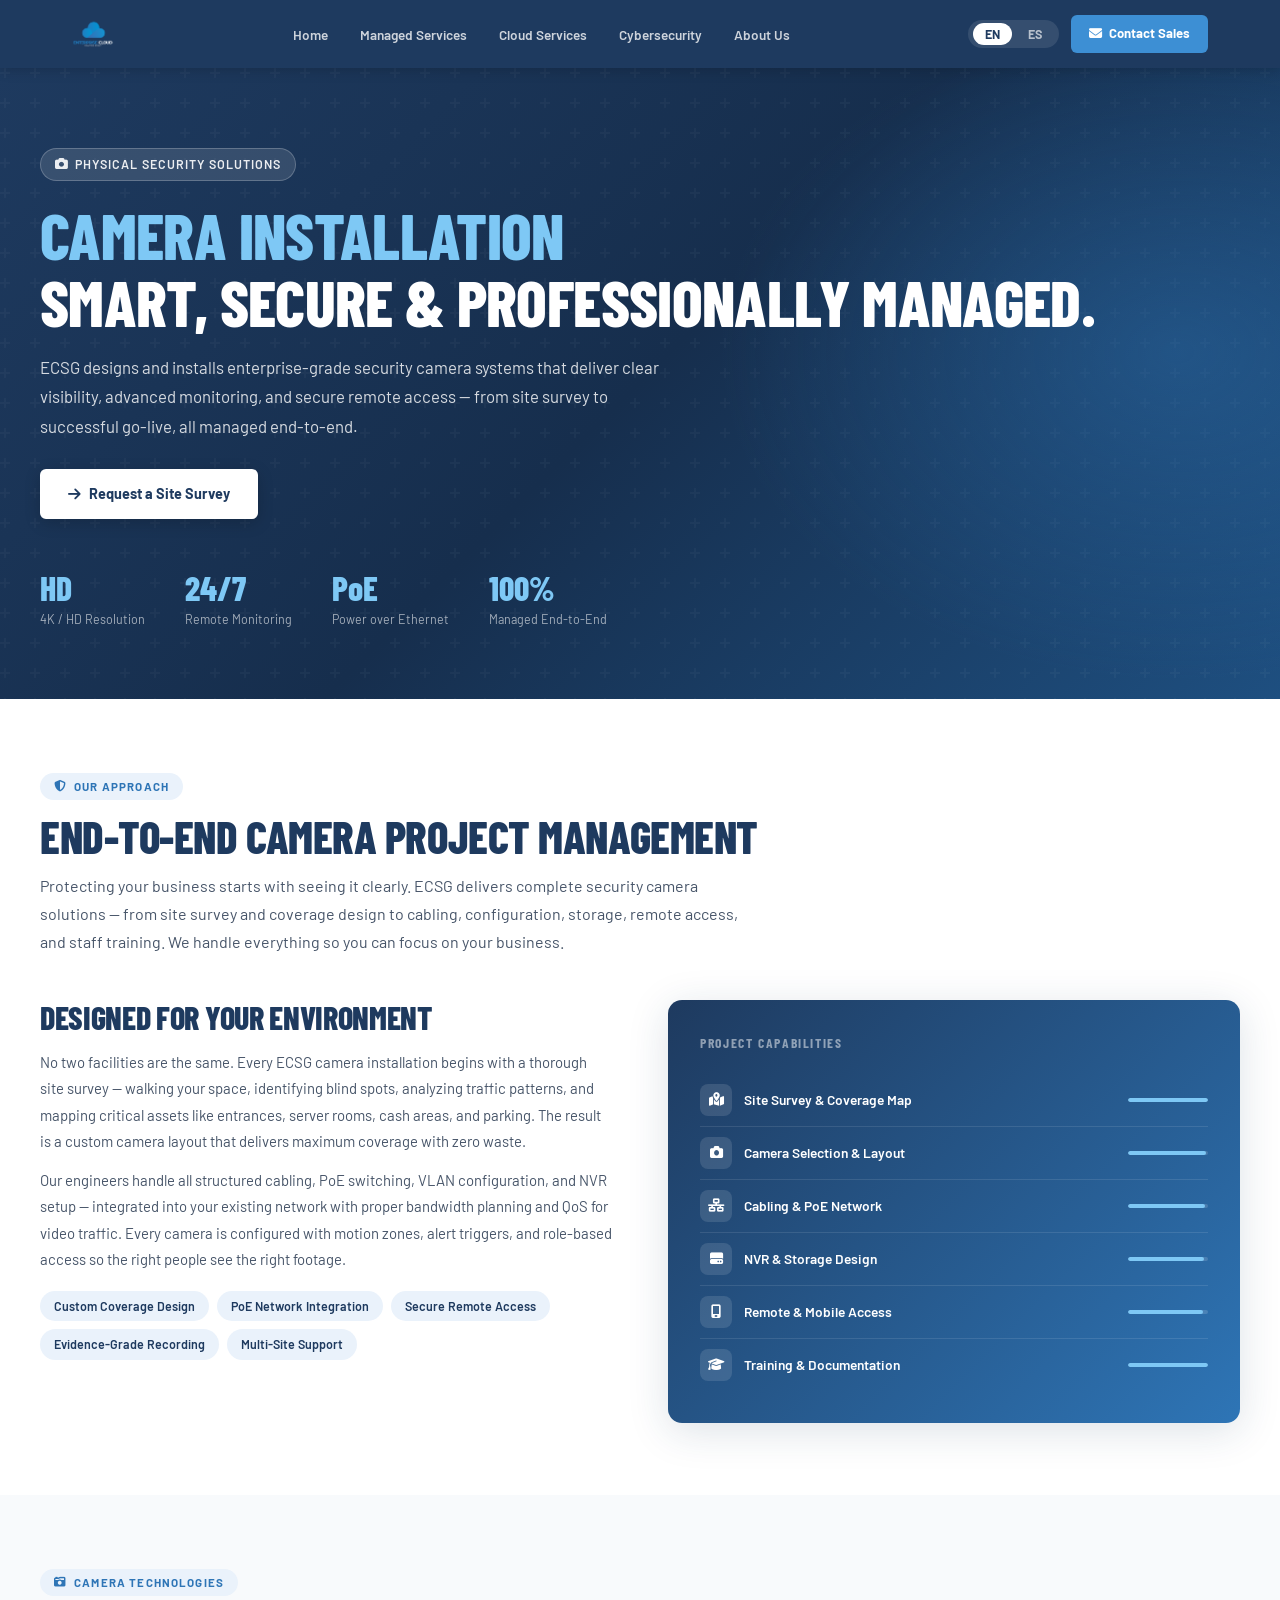
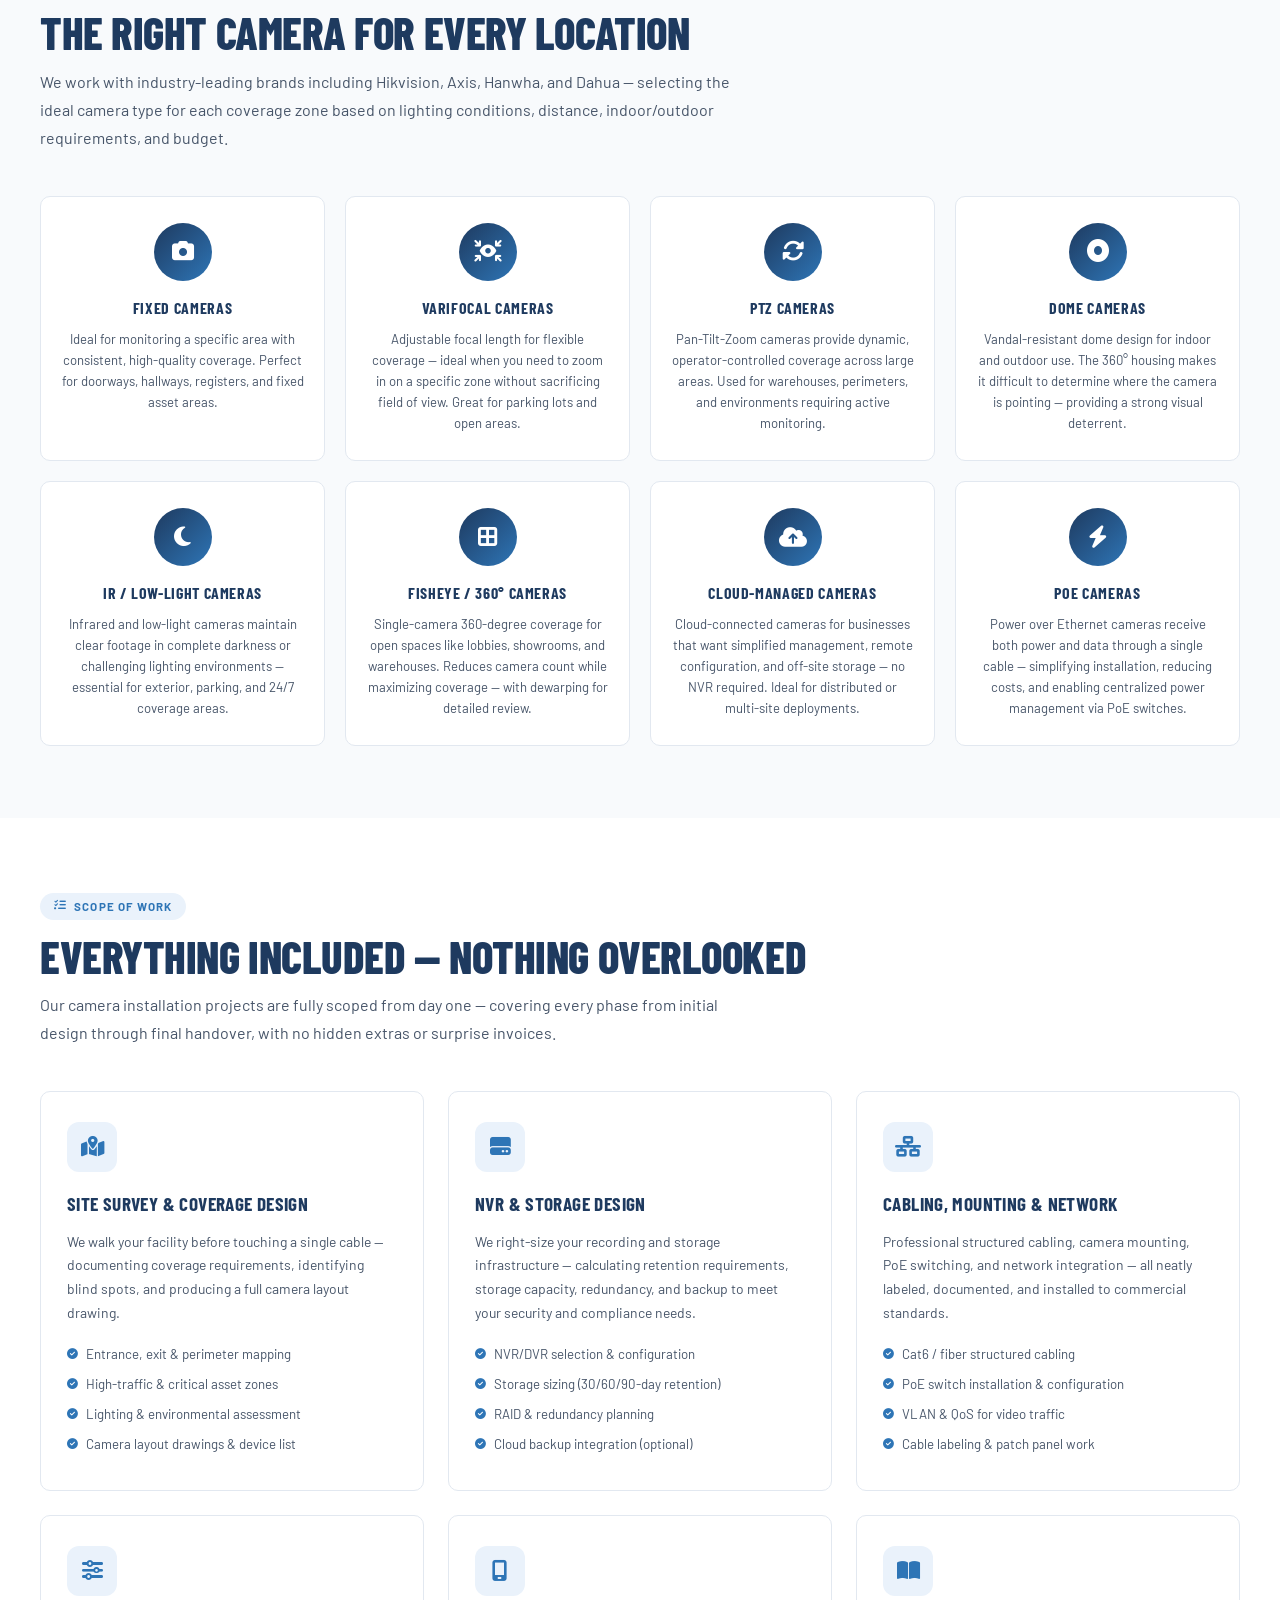
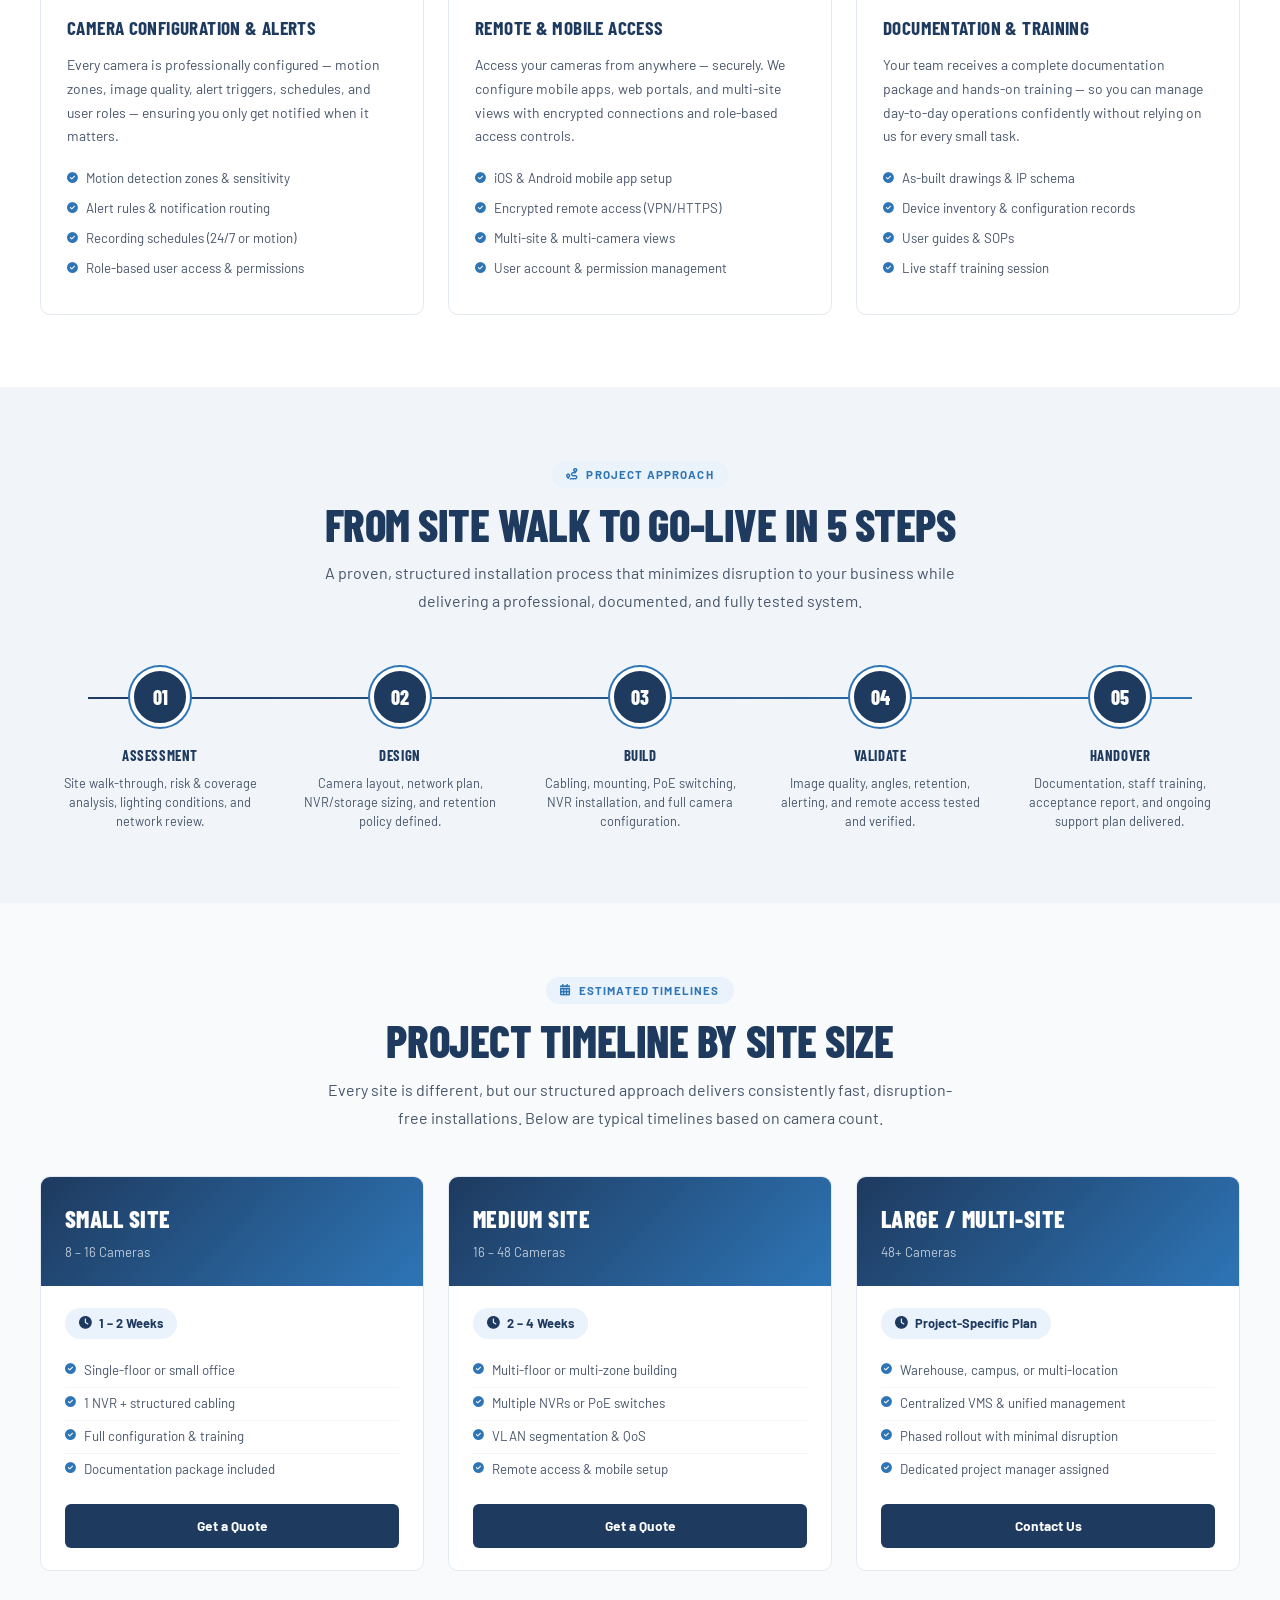
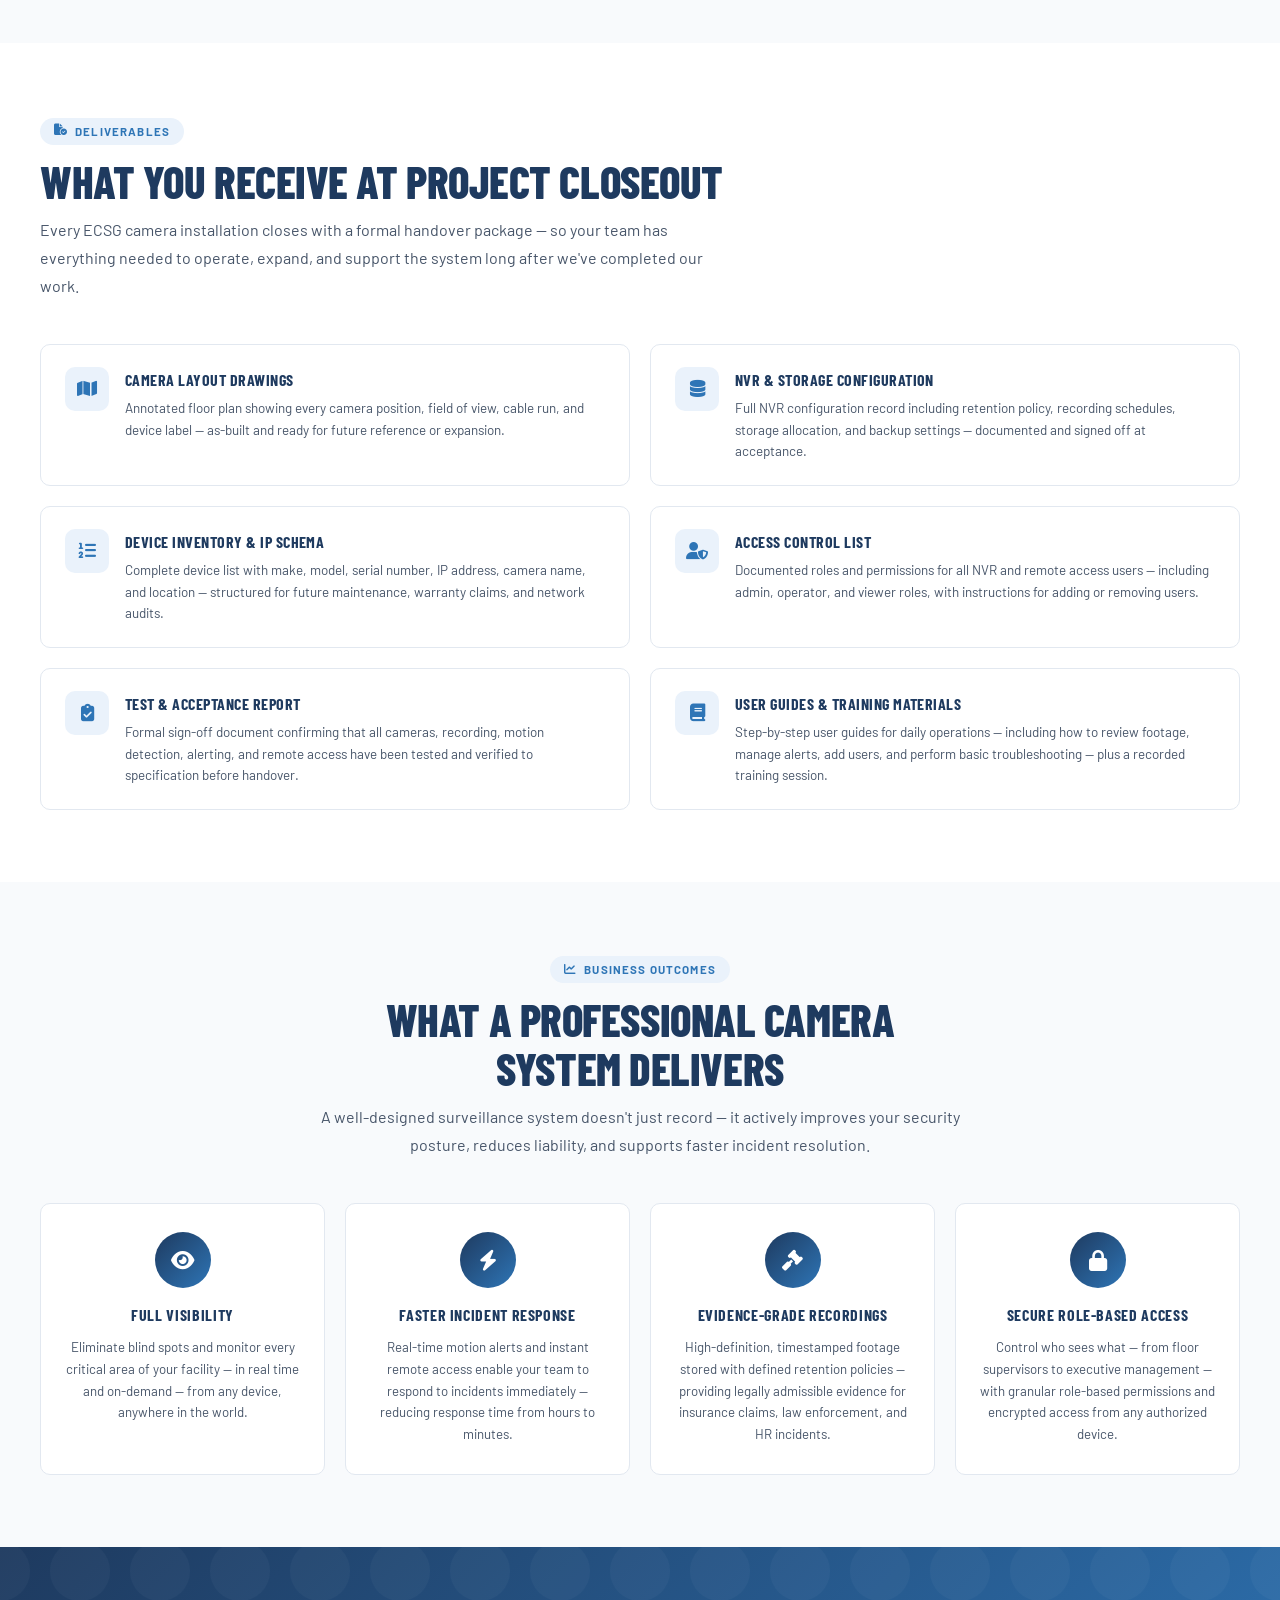
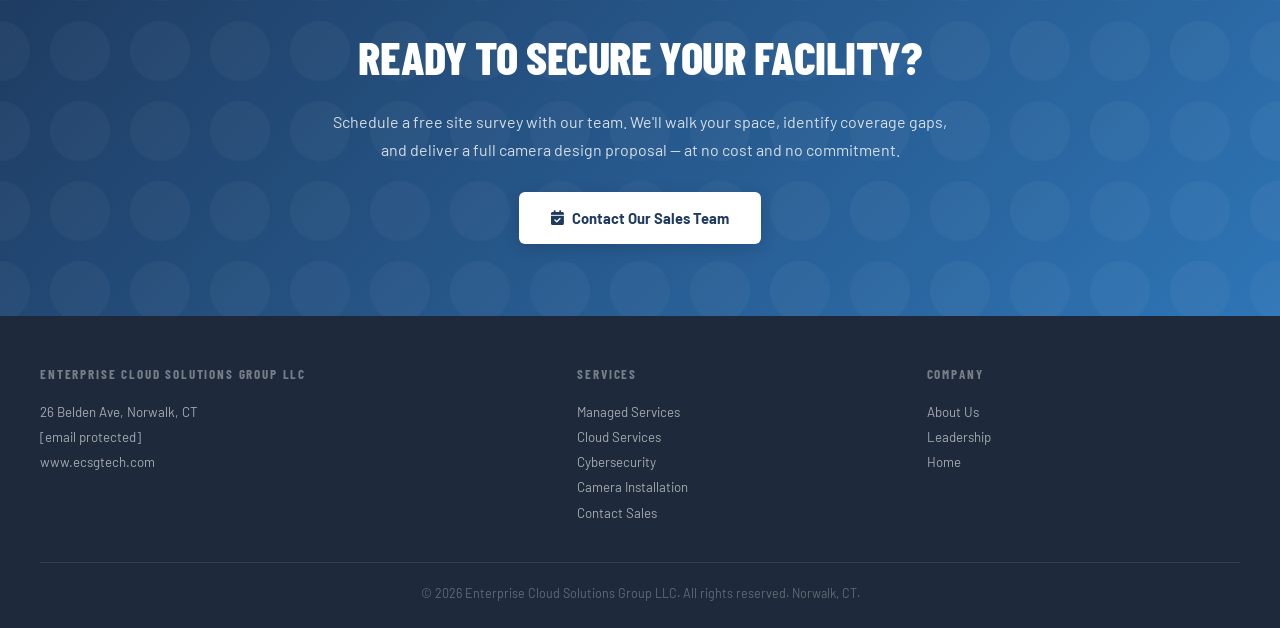
==== commit 428b4c40: "Update camera-installation.html" ====
--- a/camera-installation.html
+++ b/camera-installation.html
@@ -892,7 +892,7 @@
       <div class="footer-col">
         <h4>Enterprise Cloud Solutions Group LLC</h4>
         <p>26 Belden Ave, Norwalk, CT</p>
-        <p>info@ecsgtech.com</p>
+        <p><a href="/cdn-cgi/l/email-protection" class="__cf_email__" data-cfemail="7a13141c153a1f19091d0e1f191254191517">[email&#160;protected]</a></p>
         <p>www.ecsgtech.com</p>
       </div>
       <div class="footer-col">
@@ -919,7 +919,7 @@
   </div>
 </footer>
 
-<script>
+<script data-cfasync="false" src="/cdn-cgi/scripts/5c5dd728/cloudflare-static/email-decode.min.js"></script><script>
 (function () {
   function applyLang(lang) {
     document.querySelectorAll('[data-en]').forEach(function (el) {
@@ -932,11 +932,4 @@
   }
   ['btnEN','btnEN2'].forEach(function(id){ var b=document.getElementById(id); if(b) b.addEventListener('click', function(){ applyLang('en'); }); });
   ['btnES','btnES2'].forEach(function(id){ var b=document.getElementById(id); if(b) b.addEventListener('click', function(){ applyLang('es'); }); });
-  try { var s=localStorage.getItem('ecsg_lang'); if(s==='es') applyLang('es'); } catch(e) {}
-  var ham=document.getElementById('hamburger');
-  var mob=document.getElementById('mobile-menu');
-  if(ham&&mob){ ham.addEventListener('click', function(){ mob.classList.toggle('open'); }); }
-})();
-</script>
-</body>
-</html>
+  try { var s=localStorage.getItem('ecsg_lang'); applyLang(s==='es' ? 'es' : 'en'); } catch(e) { applyLang('en'); }
